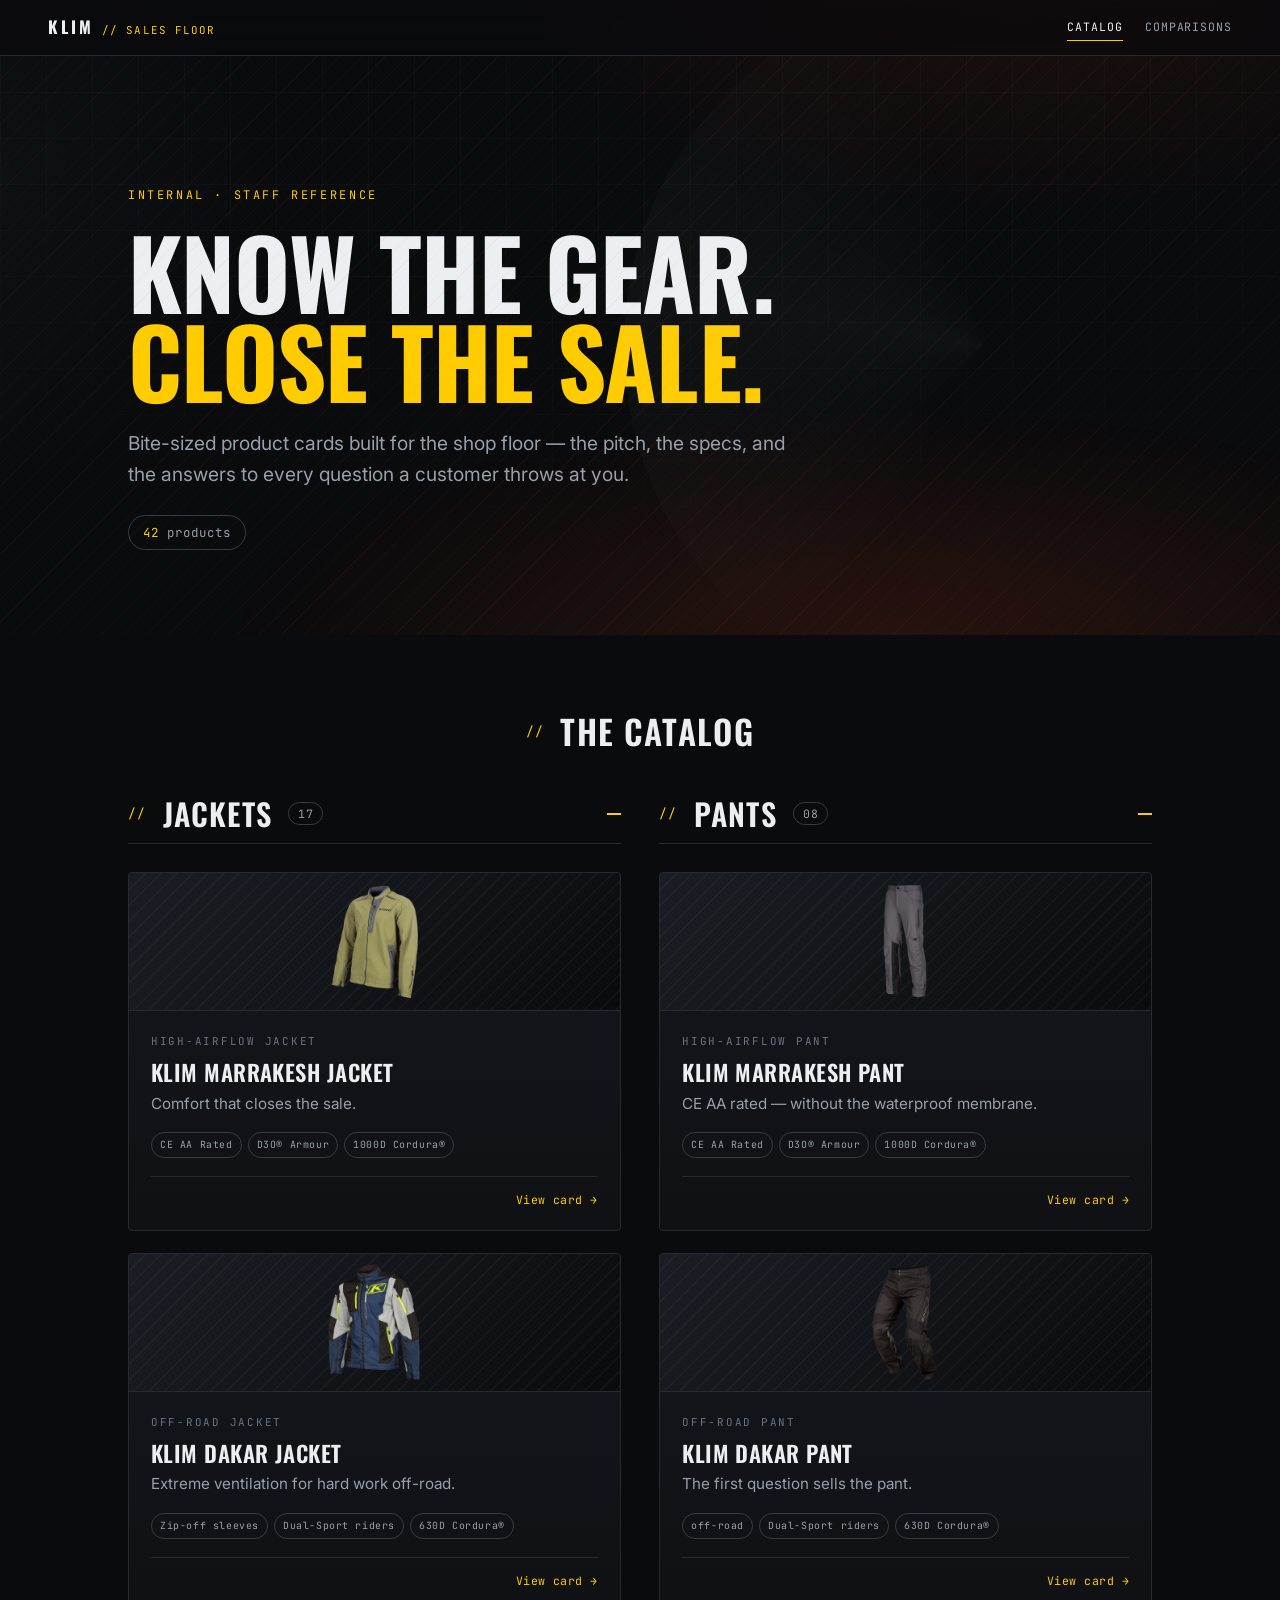
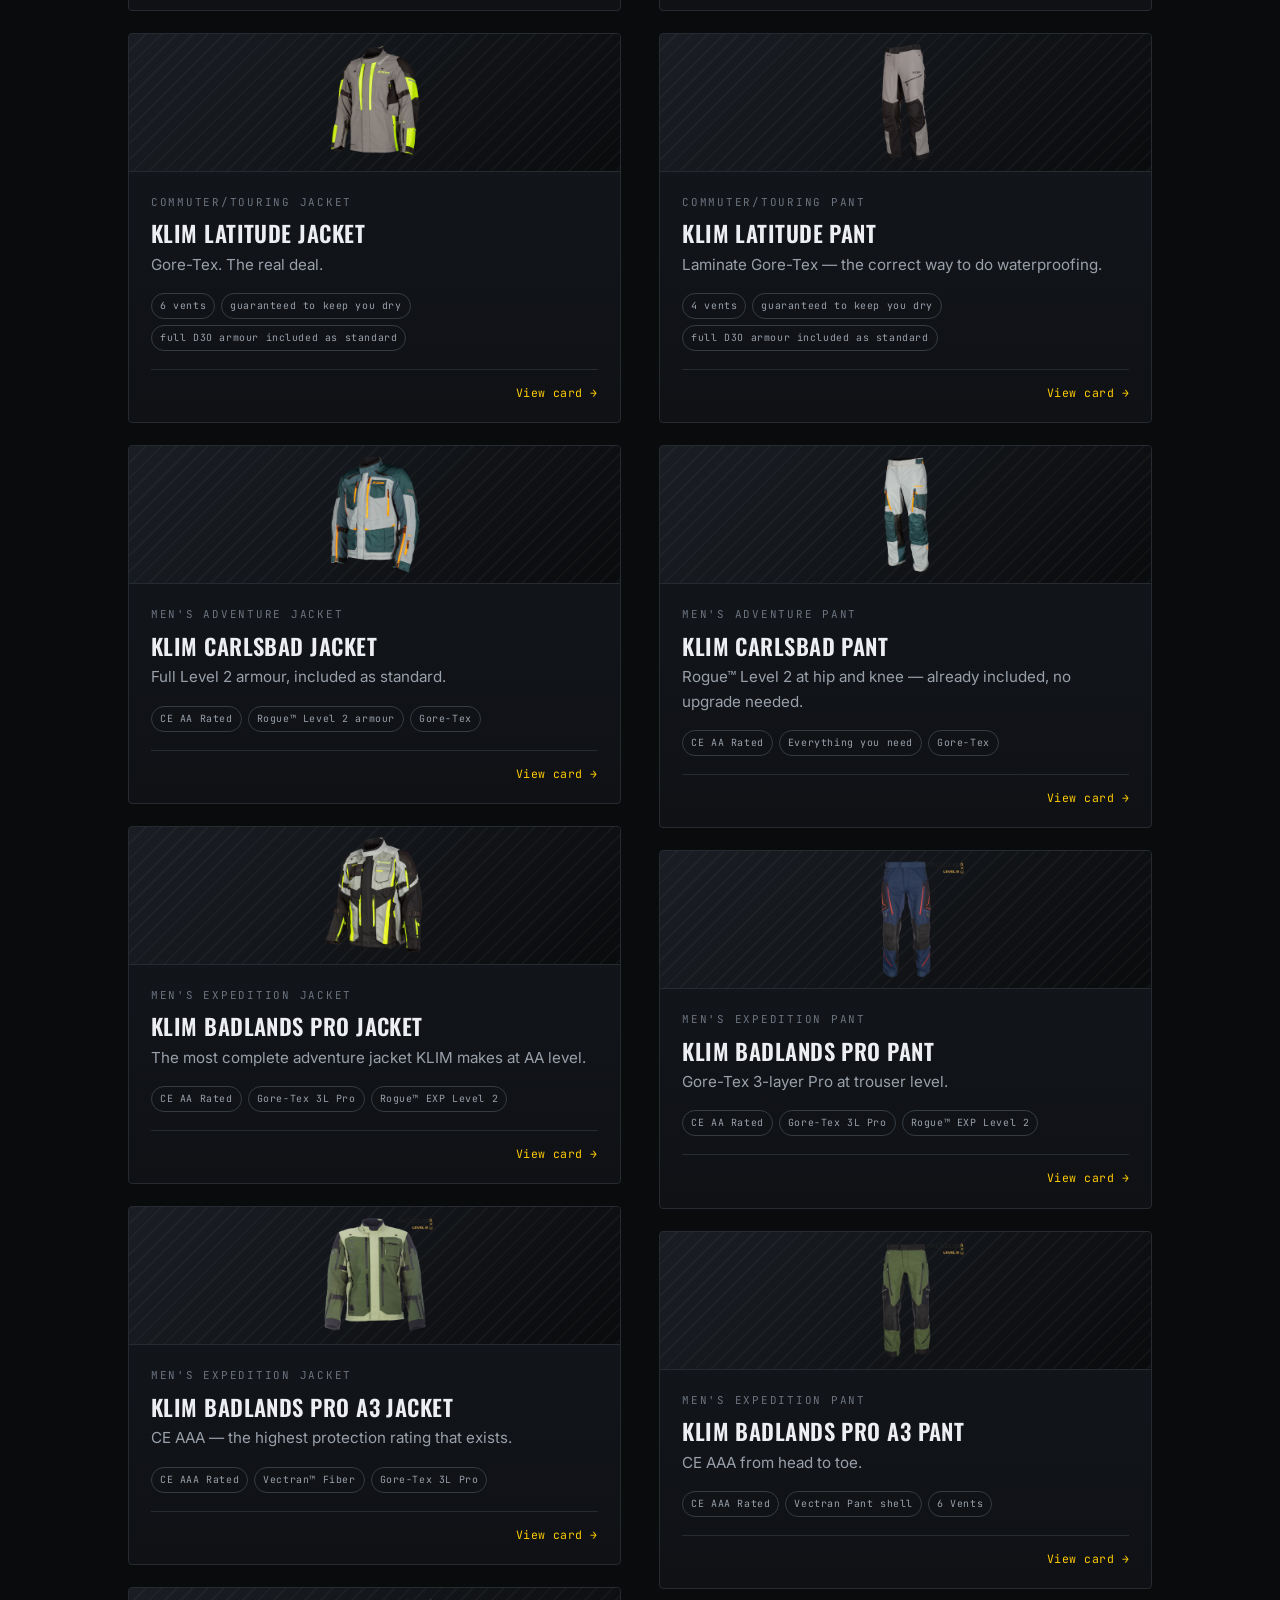
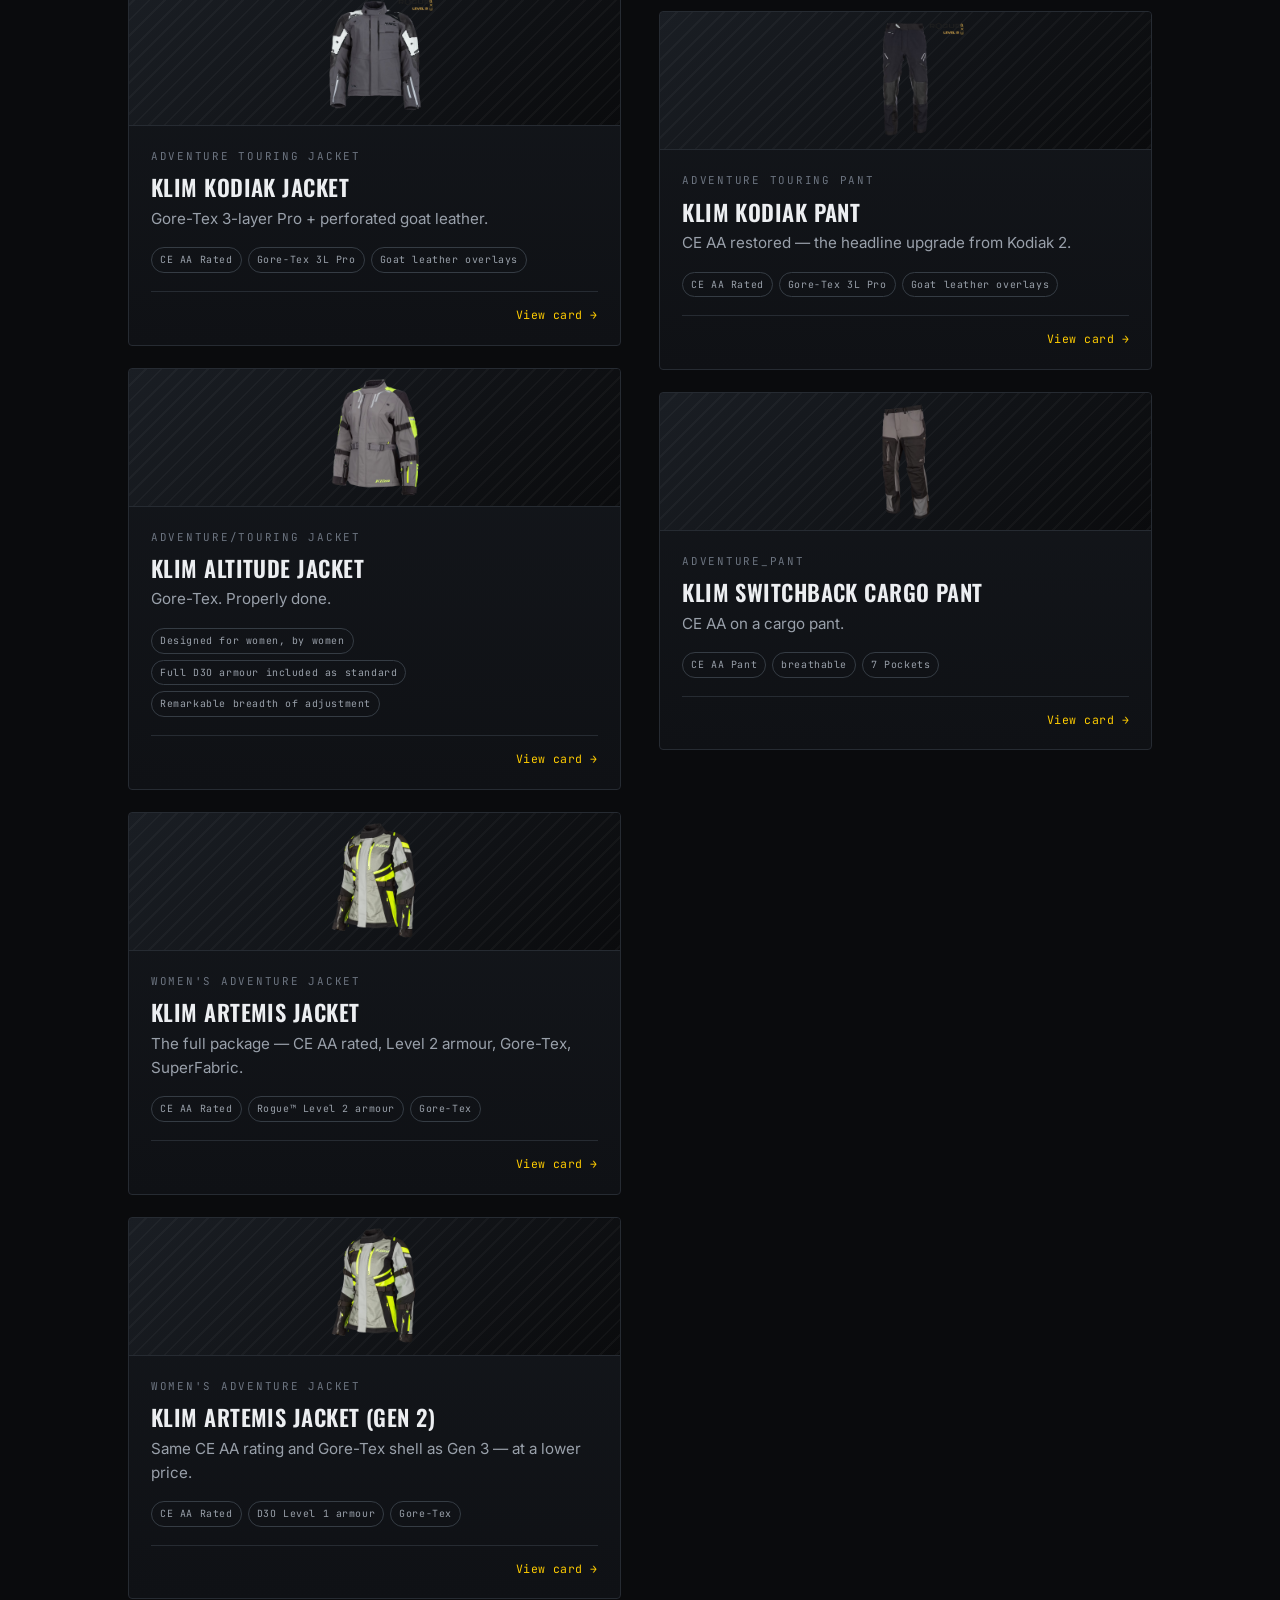
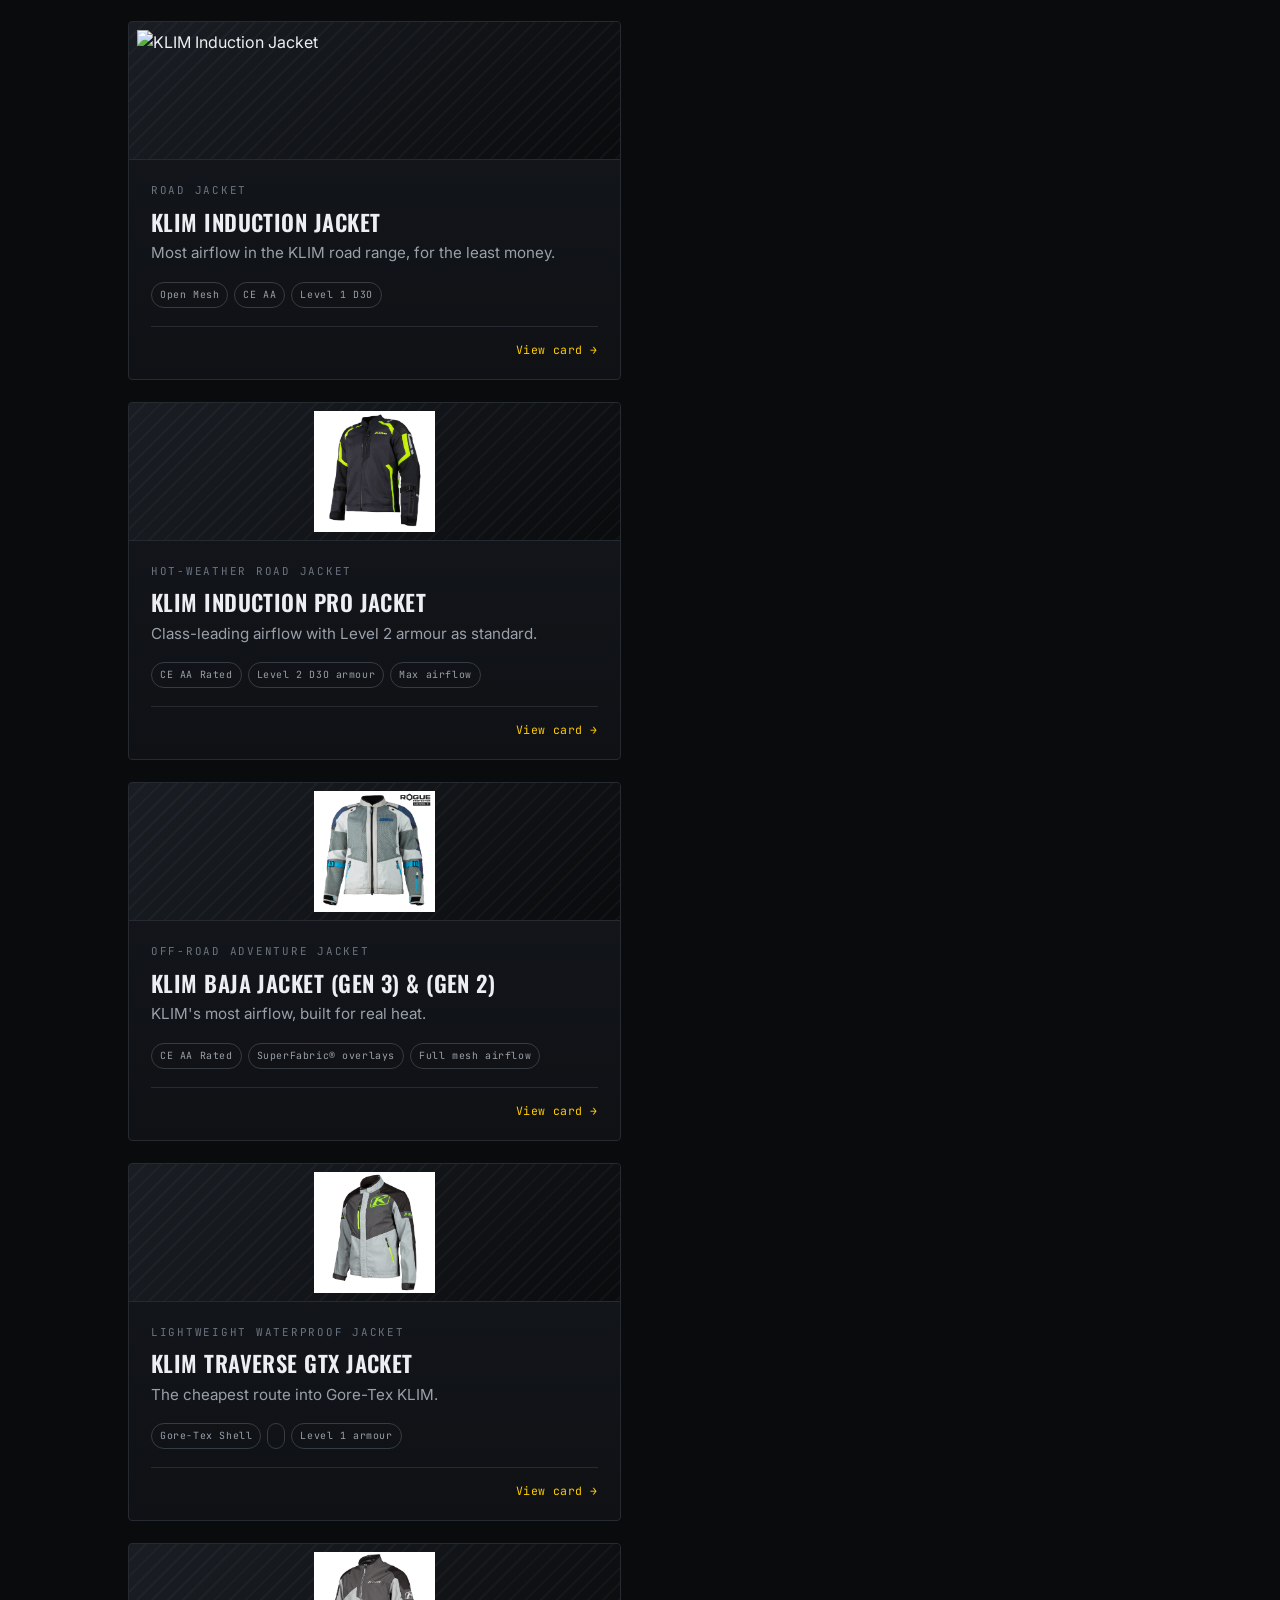
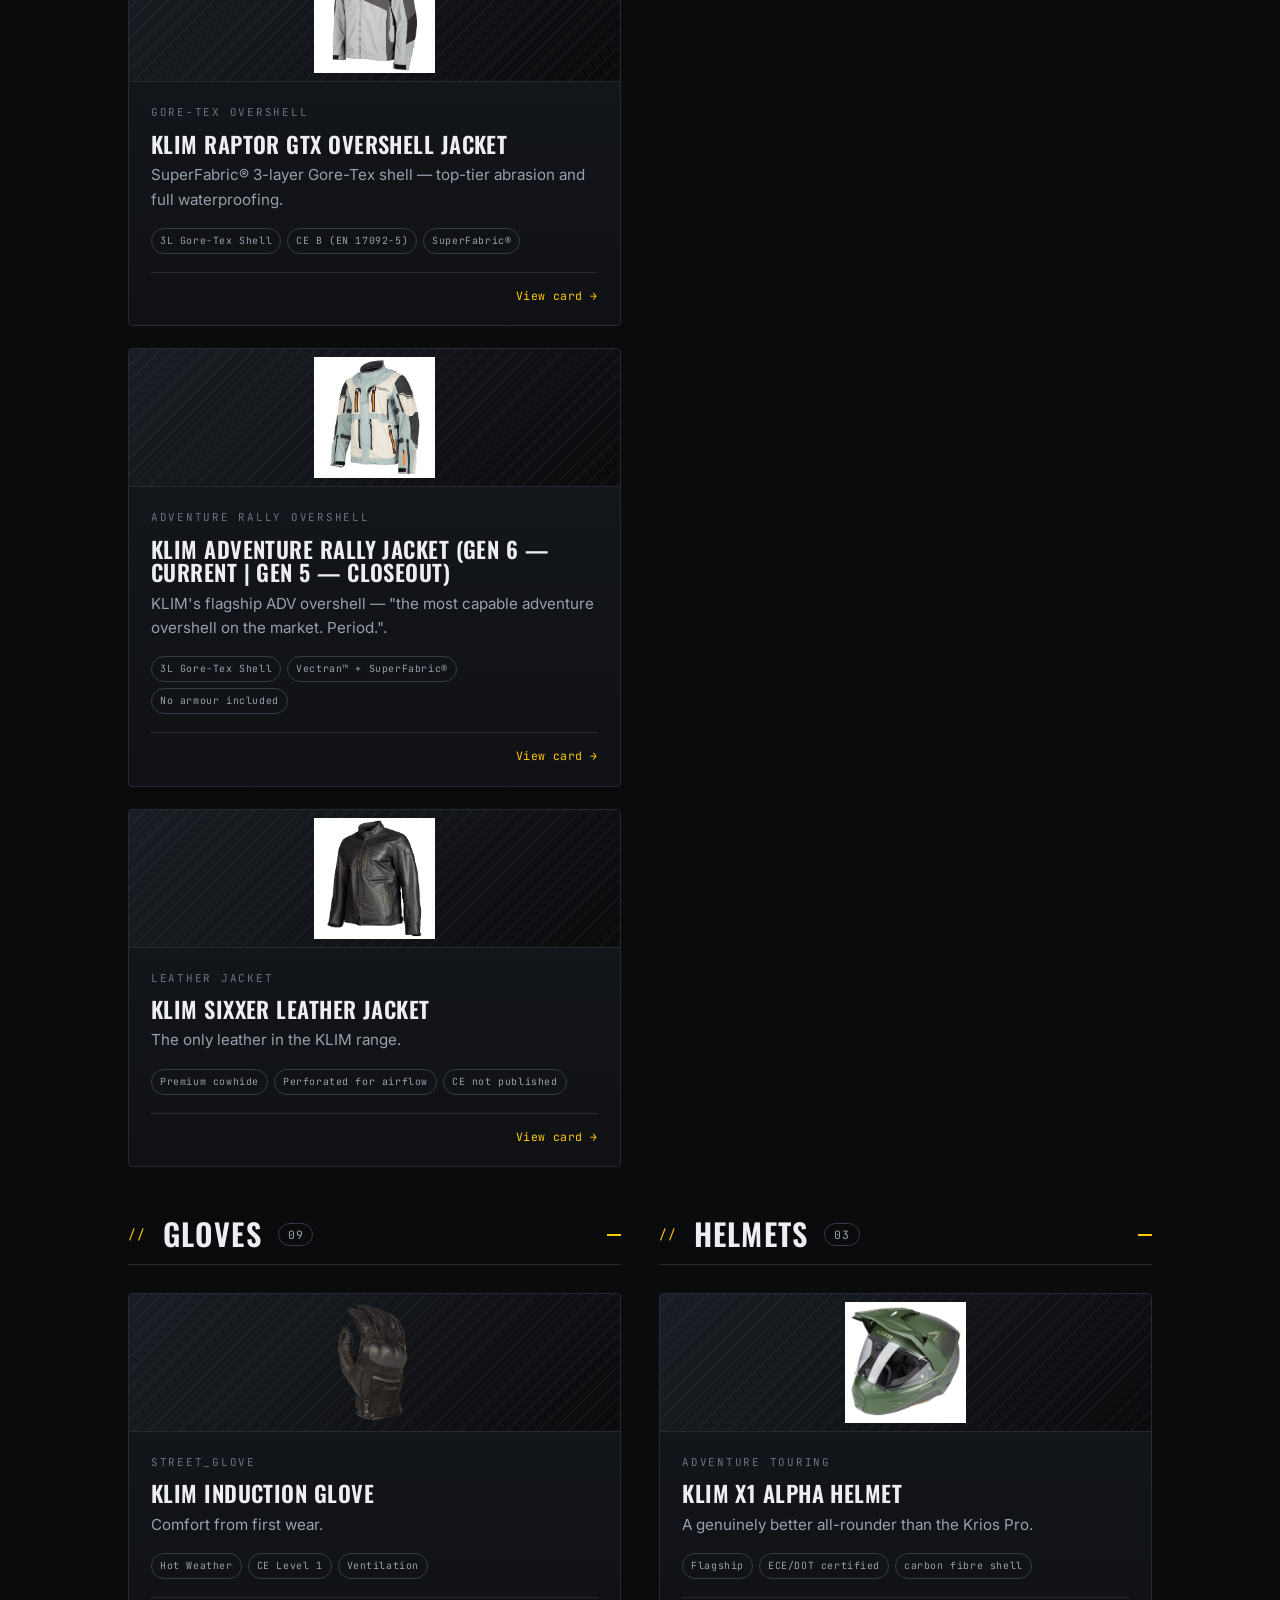
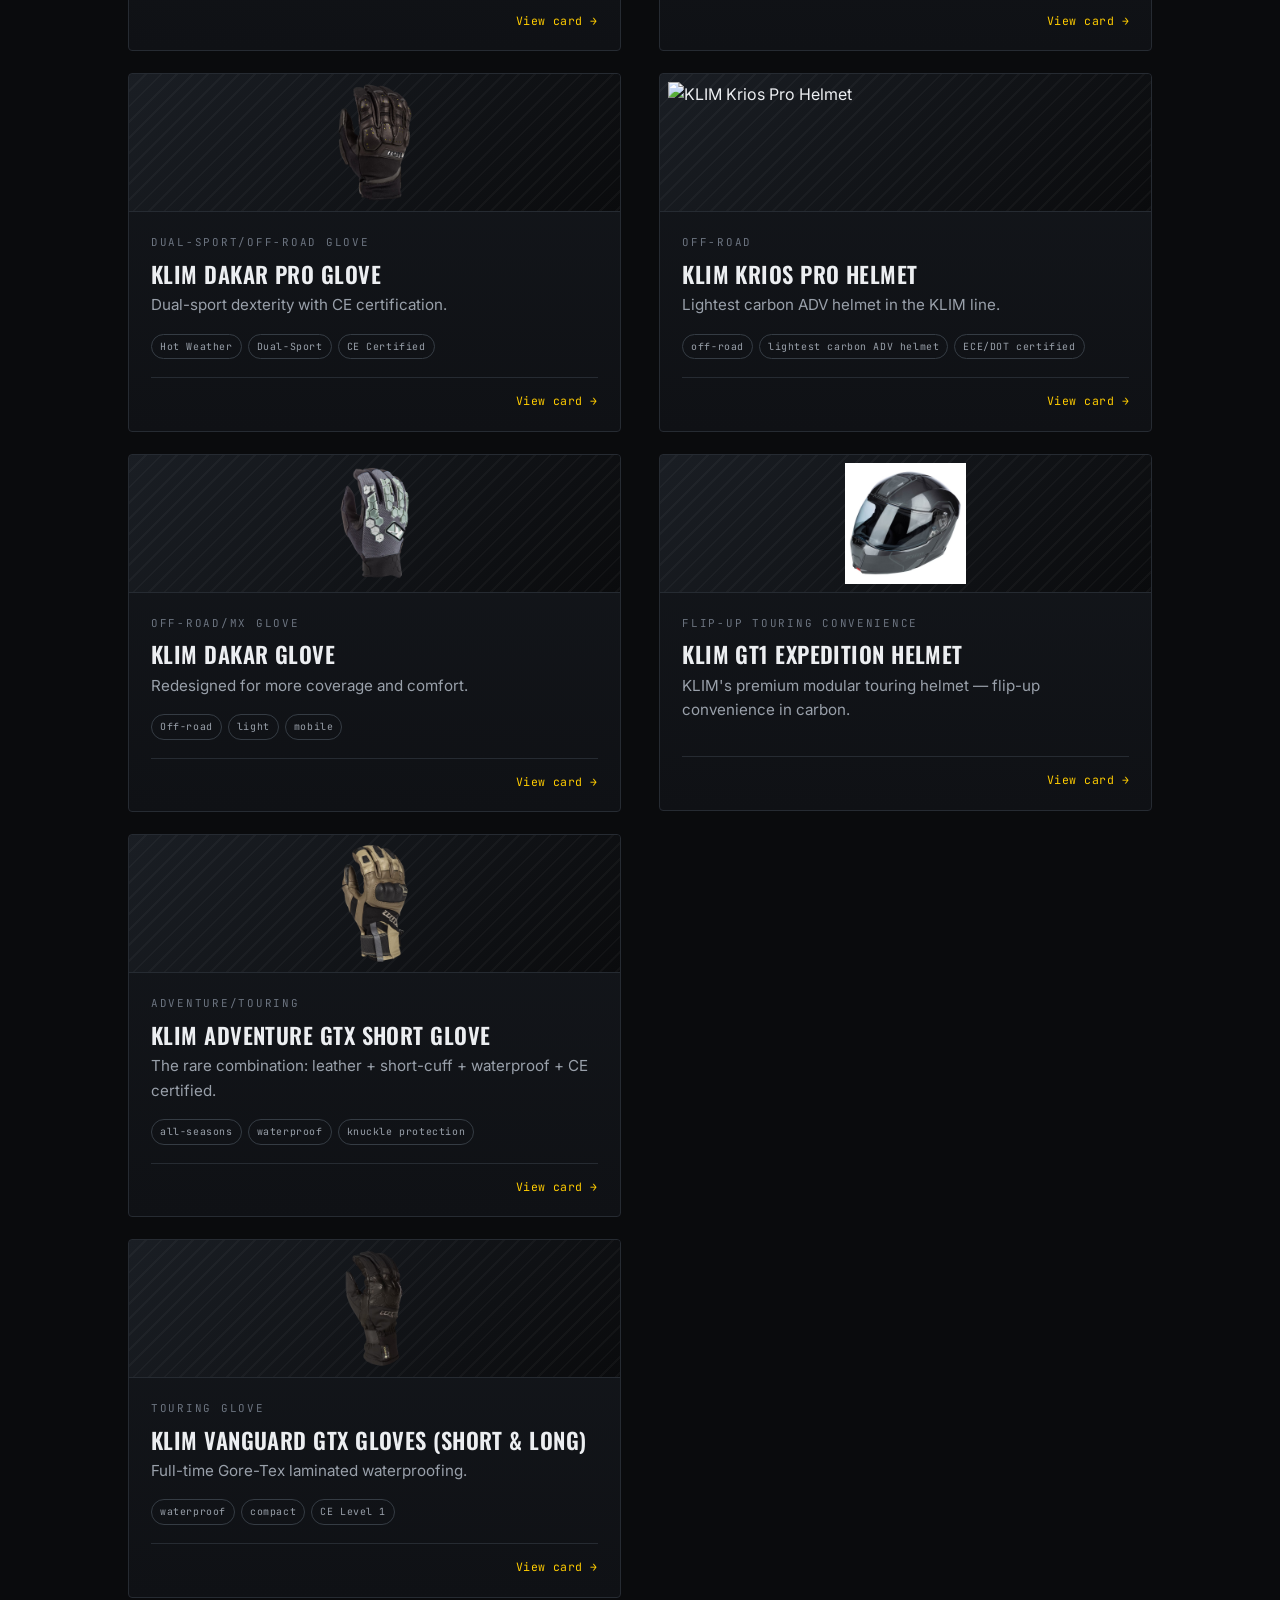
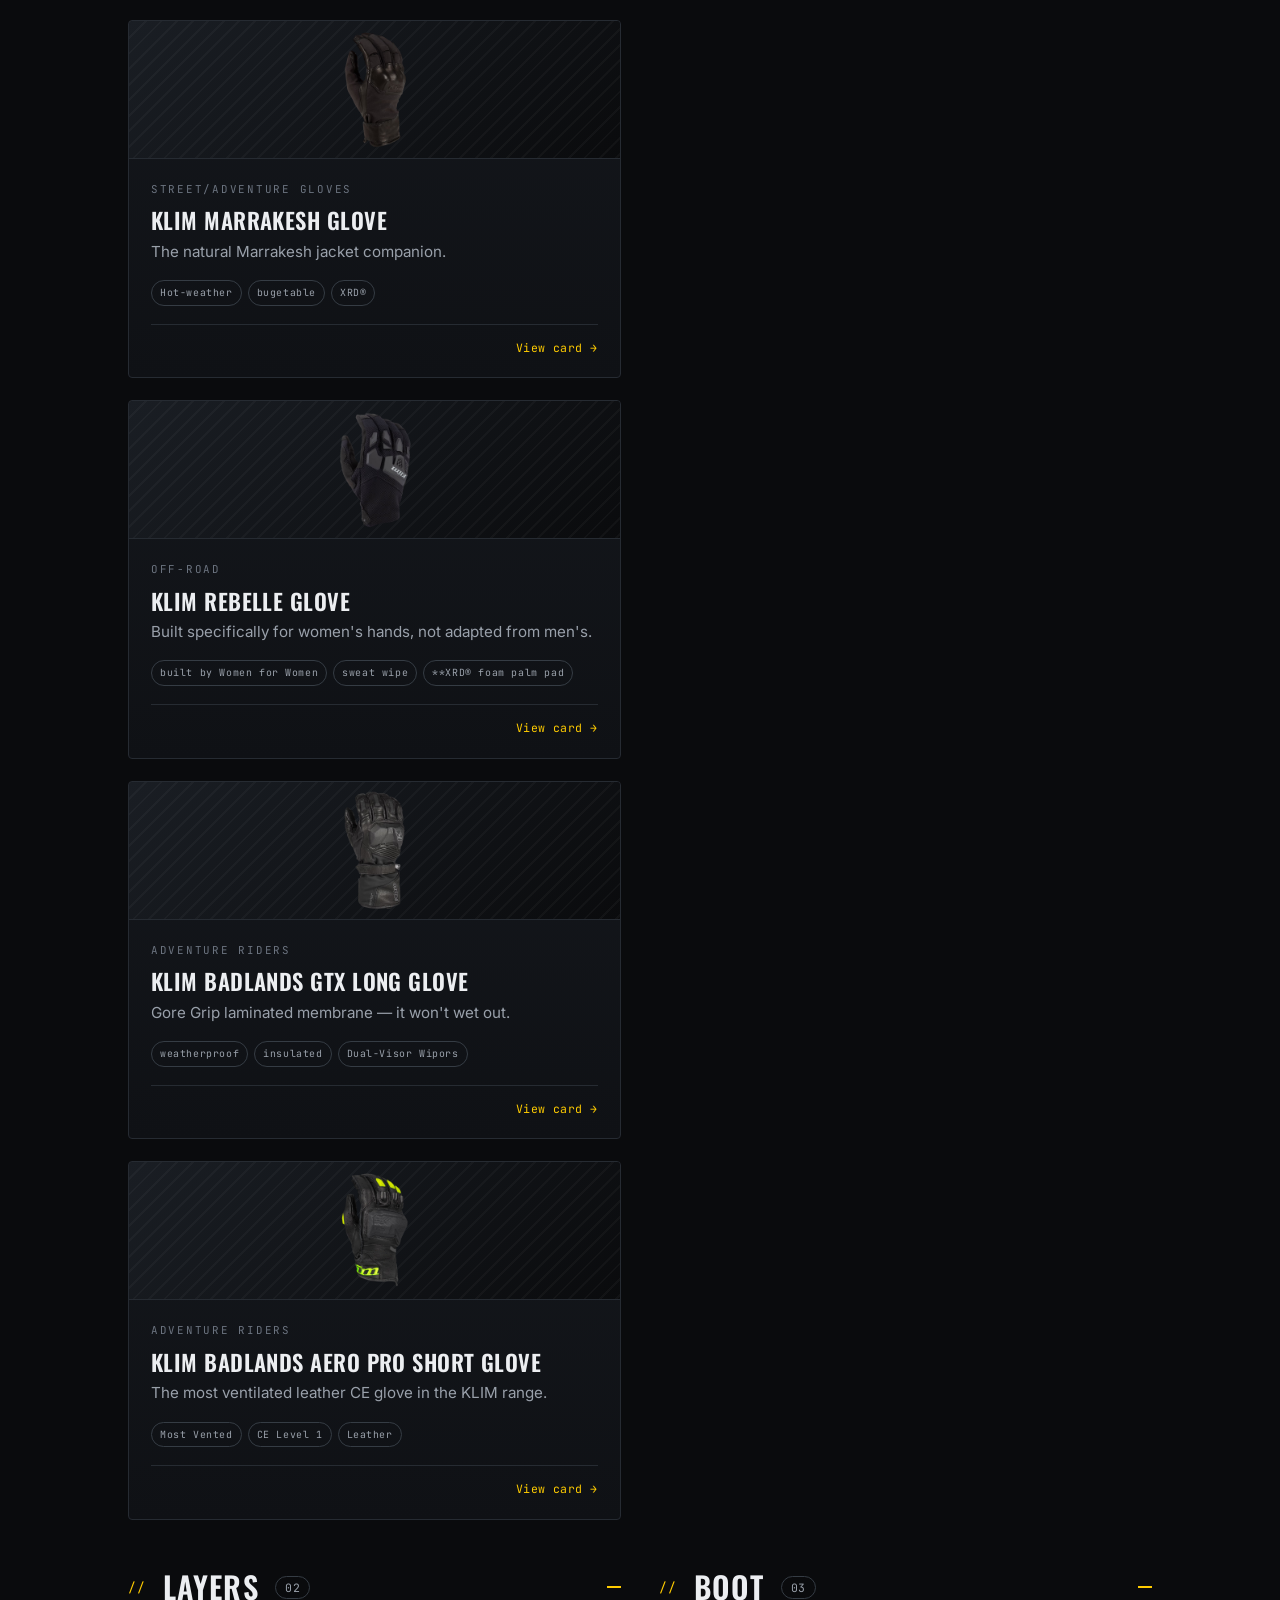
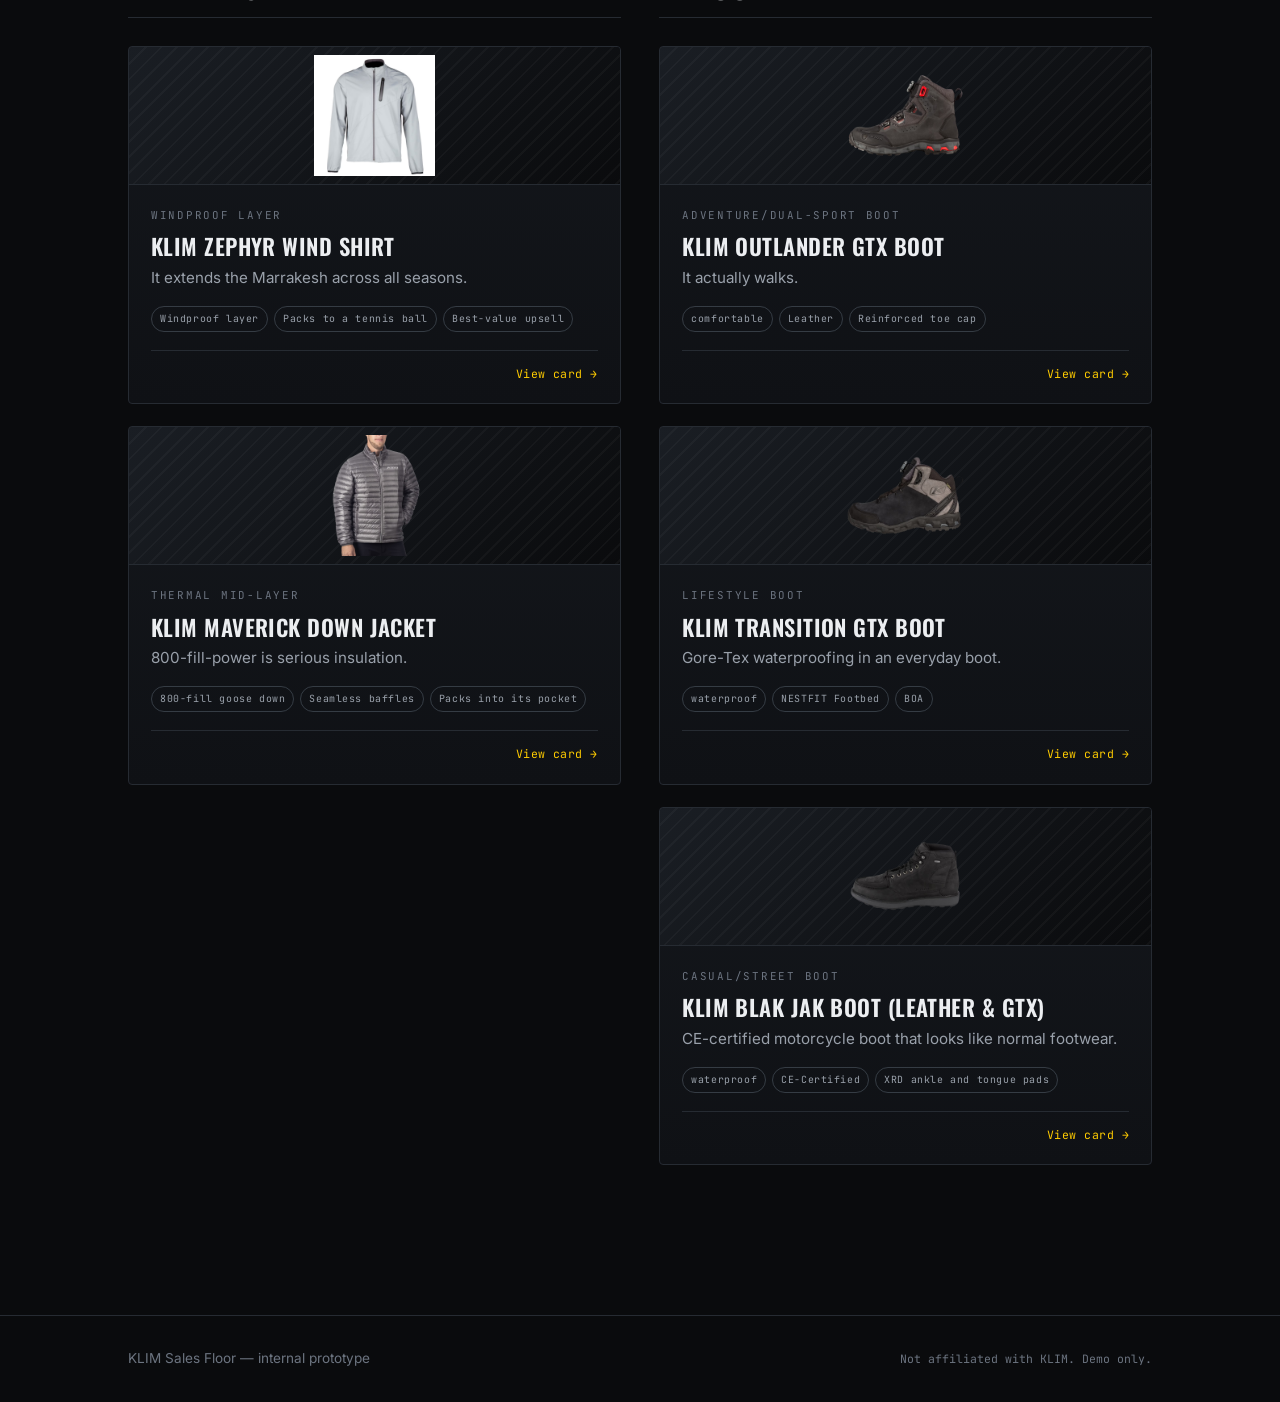
==== index.html @ 867d5377 "Add index.html homepage" ====
<!DOCTYPE html>
<html lang="en">
<head>
  <meta charset="utf-8" />
  <meta name="viewport" content="width=device-width, initial-scale=1" />
  <title>KLIM Sales Floor — Product Cards</title>
  <meta name="description" content="Quick-learn product cards for the shop floor." />
  <link rel="preconnect" href="https://fonts.googleapis.com" />
  <link rel="preconnect" href="https://fonts.gstatic.com" crossorigin />
  <link href="https://fonts.googleapis.com/css2?family=Oswald:wght@500;600;700&family=Inter:wght@400;500;600&family=JetBrains+Mono:wght@500&display=swap" rel="stylesheet" />
  <link rel="stylesheet" href="assets/css/styles.css" />
</head>
<body class="page-index">
  <header class="topbar">
    <a class="brand" href="index_multifile.html">
      <span class="brand-mark">KLIM</span>
      <span class="brand-sub">// SALES FLOOR</span>
    </a>
    <nav class="topbar-nav" aria-label="Primary">
      <a class="topbar-link active" href="index_multifile.html" aria-current="page">Catalog</a>
      <a class="topbar-link" href="comparisons.html">Comparisons</a>
    </nav>
  </header>

  <main>
    <section class="index-hero">
      <div class="hero-grid-bg" aria-hidden="true"></div>
      <div class="container index-hero-inner">
        <div class="eyebrow">Internal · Staff reference</div>
        <h1 class="index-title">Know the gear.<br /><span class="accent-text">Close the sale.</span></h1>
        <p class="index-lede">Bite-sized product cards built for the shop floor — the pitch, the specs,
          and the answers to every question a customer throws at you.</p>
        <div class="index-meta">
          <span class="count-badge"><span id="catCount">00</span> products</span>
        </div>
      </div>
    </section>

    <section class="catalog-wrap">
      <div class="container">
        <header class="section-head section-head--center">
          <span class="section-idx">//</span>
          <h2 class="section-title">The catalog</h2>
          <span class="section-rule"></span>
        </header>
        <div id="catalog" class="catalog-grid"></div>
      </div>
    </section>
  </main>

  <footer class="footer">
    <div class="container footer-inner">
      <span>KLIM Sales Floor — internal prototype</span>
      <span class="footer-mono">Not affiliated with KLIM. Demo only.</span>
    </div>
  </footer>

  <!-- Parser + index renderer -->
  <script src="assets/js/parser.js"></script>
  <!-- PRODUCTS: add one line per product file -->
  <script src="products/marrakesh.js"></script>
  <script src="products/Dakar_Jacket.js"></script>
  <script src="products/Latitude_Jacket.js"></script>
  <script src="products/Carlsbad_Jacket.js"></script>
  <script src="products/Badlands_Pro_Jacket.js"></script>
  <script src="products/Badlands_Pro_A3_Jacket.js"></script>
  <script src="products/Kodiak_Jacket.js"></script>
  <script src="products/Altitude_Jacket.js"></script>
  <script src="products/Artemis_Jacket.js"></script>
  <script src="products/Artemis_Jacket_Gen2.js"></script>
  <script src="products/Zephyr_Wind_Shirt.js"></script>
  <script src="products/Maverick_Down_Jacket.js"></script>
  <script src="products/Marrakesh_Pant.js"></script>
  <script src="products/Dakar_Pant.js"></script>
  <script src="products/Latitude_Pant.js"></script>  
  <script src="products/Carlsbad_Pant.js"></script>
  <script src="products/Badlands_Pro_Pant.js"></script>
  <script src="products/Badlands_Pro_A3_Pant.js"></script>
  <script src="products/Kodiak_Pant.js"></script>
  <script src="products/SwitchBack_Cargo_Pant.js"></script>
  <script src="products/Induction_Glove.js"></script>
  <script src="products/Dakar_Pro_Glove.js"></script>
  <script src="products/Dakar_Glove.js"></script>
  <script src="products/Adventure_GTX_Glove.js"></script>
  <script src="products/Vanguard_Glove.js"></script>
  <script src="products/Marrakesh_Glove.js"></script>
  <script src="products/Rebelle_Glove.js"></script>
  <script src="products/Badlands_GTX_Glove.js"></script>
  <script src="products/Badlands_Aero_Glove.js"></script>
  <script src="products/Outlander_GTX_Boot.js"></script>
  <script src="products/Transition_GTX_Boot.js"></script>
  <script src="products/Blak_Jak_Boot.js"></script>
  <script src="products/Induction_Jacket.js"></script>
  <script src="products/Induction_Pro_Jacket.js"></script>
  <script src="products/Baja_Jacket.js"></script>
  <script src="products/Traverse_GTX_Jacket.js"></script>
  <script src="products/Raptor_GTX_Overshell_Jacket.js"></script>
  <script src="products/Adventure_Rally_Jacket.js"></script>
  <script src="products/Sixxer_Leather_Jacket.js"></script>
  <script src="products/X1-Alpha-Helmet.js"></script>
  <script src="products/Krios_Pro_Helmet.js"></script>
  <script src="products/GT1_Expedition_Helmet.js"></script>

  <!-- /PRODUCTS -->
  <script src="assets/js/render-index.js"></script>
</body>
</html>
---- assets/css/styles.css ----
/* =====================================================================
   KLIM Sales Floor — design system
   Dark, technical, moto/outdoor. One accent + disciplined neutrals.
   ===================================================================== */

:root {
  --bg:        #0a0b0d;
  --bg-2:      #0f1115;
  --panel:     #14171c;
  --panel-2:   #1a1e24;
  --line:      #262b32;
  --line-2:    #353c44;
  --text:      #eceef1;
  --muted:     #99a0aa;
  --muted-2:   #6c7480;
  --accent:    #ffcc00;          /* KLIM yellow, scoped to this page only */
  --accent-2:  #ffd84d;
  --accent-ink:#0a0b0d;

  --display: 'Oswald', 'Arial Narrow', 'Helvetica Neue', Arial, sans-serif;
  --body: 'Inter', -apple-system, BlinkMacSystemFont, 'Segoe UI', Roboto, sans-serif;
  --mono: 'JetBrains Mono', ui-monospace, 'SFMono-Regular', Menlo, Consolas, monospace;

  --maxw: 1120px;
  --r: 4px;
  --ease: cubic-bezier(.22, .61, .36, 1);
}

* { box-sizing: border-box; }

html { scroll-behavior: smooth; scroll-padding-top: 84px; }

body {
  margin: 0;
  background: var(--bg);
  color: var(--text);
  font-family: var(--body);
  font-size: 16px;
  line-height: 1.6;
  -webkit-font-smoothing: antialiased;
  text-rendering: optimizeLegibility;
  overflow-x: hidden;
}

/* subtle technical backdrop */
body::before {
  content: "";
  position: fixed; inset: 0;
  z-index: -2;
  background:
    radial-gradient(900px 500px at 80% -10%, rgba(255,77,28,.10), transparent 60%),
    radial-gradient(700px 600px at -10% 20%, rgba(60,80,110,.10), transparent 55%),
    var(--bg);
}
body::after {
  content: "";
  position: fixed; inset: 0;
  z-index: -1;
  background-image:
    linear-gradient(rgba(255,255,255,.022) 1px, transparent 1px),
    linear-gradient(90deg, rgba(255,255,255,.022) 1px, transparent 1px);
  background-size: 46px 46px;
  mask-image: radial-gradient(ellipse 120% 80% at 50% 0%, #000 35%, transparent 90%);
}

a { color: inherit; text-decoration: none; }

.container { width: 100%; max-width: var(--maxw); margin: 0 auto; padding: 0 clamp(20px, 5vw, 48px); }

code {
  font-family: var(--mono);
  font-size: .85em;
  background: var(--panel-2);
  border: 1px solid var(--line);
  padding: .08em .4em;
  border-radius: 3px;
}

/* ---------- top bar ---------------------------------------------------- */
.topbar {
  position: sticky; top: 0; z-index: 40;
  display: flex; align-items: center; justify-content: space-between;
  padding: 14px clamp(20px, 5vw, 48px);
  background: rgba(10,11,13,.72);
  backdrop-filter: blur(12px) saturate(140%);
  border-bottom: 1px solid var(--line);
}
.brand { display: flex; align-items: baseline; gap: 8px; }
.brand-mark {
  font-family: var(--display); font-weight: 700; letter-spacing: .18em;
  font-size: 1.05rem; text-transform: uppercase;
}
.brand-sub { font-family: var(--mono); font-size: .68rem; color: var(--accent); letter-spacing: .1em; }
.topbar-tag, .back-link { font-family: var(--mono); font-size: .72rem; color: var(--muted); letter-spacing: .04em; }
.back-link { transition: color .2s var(--ease); }
.back-link:hover { color: var(--accent); }

/* scroll progress */
.progress {
  position: fixed; top: 0; left: 0; right: 0; height: 2px; z-index: 50;
  background: var(--accent);
  transform: scaleX(0); transform-origin: 0 50%;
  will-change: transform;
}

/* ---------- shared section heading ------------------------------------ */
.section-head {
  display: flex; align-items: center; gap: 16px;
  margin: 0 0 36px;
}
.section-head--center { justify-content: center; text-align: center; }
.section-idx { font-family: var(--mono); font-size: .8rem; color: var(--accent); letter-spacing: .1em; }
.section-title {
  font-family: var(--display); font-weight: 600; text-transform: uppercase;
  letter-spacing: .04em; font-size: clamp(1.4rem, 3.4vw, 2.1rem);
  margin: 0; line-height: 1;
}
.section-rule { flex: 1; height: 1px; background: linear-gradient(90deg, var(--line-2), transparent); }
.section-head--center .section-rule { display: none; }

.panel-body p { color: var(--muted); margin: 0 0 1rem; }
.panel-body p:last-child { margin-bottom: 0; }
.lede { font-size: clamp(1.05rem, 2.4vw, 1.4rem); line-height: 1.5; color: var(--text) !important; max-width: 60ch; }

.md-list { margin: 0; padding-left: 1.1rem; color: var(--muted); }
.md-list li { margin: .4rem 0; }

/* =====================================================================
   INDEX PAGE
   ===================================================================== */
.index-hero { position: relative; padding: clamp(64px, 12vw, 130px) 0 clamp(48px, 8vw, 90px); overflow: hidden; }
.eyebrow { font-family: var(--mono); font-size: .74rem; letter-spacing: .22em; text-transform: uppercase; color: var(--accent); margin-bottom: 22px; }
.index-title {
  font-family: var(--display); font-weight: 700; text-transform: uppercase;
  font-size: clamp(2.6rem, 9vw, 6rem); line-height: .92; letter-spacing: -.01em;
  margin: 0 0 24px;
}
.accent-text { color: var(--accent); }
.index-lede { max-width: 56ch; color: var(--muted); font-size: clamp(1rem, 2.2vw, 1.2rem); }
.index-meta { margin-top: 30px; }
.count-badge {
  font-family: var(--mono); font-size: .78rem; letter-spacing: .08em;
  border: 1px solid var(--line-2); padding: 8px 14px; border-radius: 100px; color: var(--muted);
}
.count-badge span { color: var(--accent); }

.catalog-wrap { padding: clamp(40px, 7vw, 80px) 0 clamp(60px, 9vw, 110px); }
.catalog-grid {
  display: grid; gap: 22px;
  grid-template-columns: repeat(auto-fill, minmax(300px, 1fr));
}

/* collapsible catalog groups (Jackets / Pants / Gloves / Layers …) laid out
   as horizontal columns side-by-side rather than stacked rows */
#catalog {
  display: grid;
  grid-template-columns: repeat(auto-fit, minmax(320px, 1fr));
  align-items: start;
  gap: clamp(24px, 3vw, 44px);
}
.cat-group { margin-bottom: 0; }
.cat-group:last-child { margin-bottom: 0; }
/* within a horizontal column, cards stack vertically */
.cat-group .catalog-grid { grid-template-columns: 1fr; }
.cat-group-head {
  width: 100%; cursor: pointer; background: none; border: none; color: inherit;
  display: flex; align-items: center; gap: 16px;
  padding: 14px 0; margin-bottom: 28px;
  border-bottom: 1px solid var(--line);
  transition: border-color .25s var(--ease);
}
.cat-group-head:hover { border-bottom-color: var(--line-2); }
.cat-group-idx { font-family: var(--mono); font-size: .8rem; color: var(--accent); letter-spacing: .1em; }
.cat-group-title {
  font-family: var(--display); font-weight: 600; text-transform: uppercase;
  letter-spacing: .04em; font-size: clamp(1.3rem, 3vw, 1.9rem); line-height: 1; margin: 0;
}
.cat-group-count {
  font-family: var(--mono); font-size: .72rem; letter-spacing: .06em;
  color: var(--muted); border: 1px solid var(--line-2); border-radius: 100px; padding: 3px 9px;
}
.cat-group-ico {
  margin-left: auto; position: relative; width: 14px; height: 14px; flex: none;
}
.cat-group-ico::before, .cat-group-ico::after {
  content: ""; position: absolute; background: var(--accent);
  top: 50%; left: 50%; transform: translate(-50%, -50%);
}
.cat-group-ico::before { width: 14px; height: 2px; }                 /* horizontal bar */
.cat-group-ico::after  { width: 2px; height: 14px; transition: transform .3s var(--ease); } /* vertical bar */
.cat-group:not(.collapsed) .cat-group-ico::after { transform: translate(-50%, -50%) scaleY(0); } /* open = minus */

/* fold animation via grid-template-rows (handles variable card-grid height) */
.cat-group-body { display: grid; grid-template-rows: 1fr; transition: grid-template-rows .4s var(--ease); }
.cat-group.collapsed .cat-group-body { grid-template-rows: 0fr; }
.cat-group-inner { overflow: hidden; min-height: 0; }
.cat-group.collapsed .cat-group-head { margin-bottom: 0; }

.card {
  position: relative; display: flex; flex-direction: column;
  background: linear-gradient(180deg, var(--panel), var(--bg-2));
  border: 1px solid var(--line); border-radius: var(--r);
  overflow: hidden;
  transition: transform .35s var(--ease), border-color .35s var(--ease), box-shadow .35s var(--ease);
}
.card::before {
  content: ""; position: absolute; left: 0; top: 0; bottom: 0; width: 3px;
  background: var(--card-accent, var(--accent));
  transform: scaleY(0); transform-origin: 0 0; transition: transform .35s var(--ease);
}
.card:hover { transform: translateY(-6px); border-color: var(--line-2); box-shadow: 0 24px 50px -28px rgba(0,0,0,.8); }
.card:hover::before { transform: scaleY(1); }

.card-visual {
  height: 138px; position: relative;
  background:
    repeating-linear-gradient(135deg, rgba(255,255,255,.03) 0 2px, transparent 2px 11px),
    linear-gradient(135deg, var(--panel-2), var(--bg));
  border-bottom: 1px solid var(--line);
  display: flex; align-items: center; justify-content: center;
}
.card-mono {
  font-family: var(--display); font-weight: 700; font-size: 3.4rem;
  letter-spacing: .04em; color: transparent;
  -webkit-text-stroke: 1.5px var(--line-2);
  text-stroke: 1.5px var(--line-2);
  transition: -webkit-text-stroke-color .35s var(--ease);
}
.card:hover .card-mono { -webkit-text-stroke-color: var(--card-accent, var(--accent)); }

.card-img {
  width: 100%; height: 100%;
  object-fit: contain;            /* use cover instead if you want it to fill edge-to-edge */
  padding: 8px;
  transition: transform .35s var(--ease);
}
.card:hover .card-img { transform: scale(1.04); }

.card-body { padding: 22px 22px 20px; display: flex; flex-direction: column; flex: 1; }
.card-cat, .hero-cat { font-family: var(--mono); font-size: .68rem; letter-spacing: .16em; text-transform: uppercase; color: var(--muted-2); margin-bottom: 10px; }
.card-title { font-family: var(--display); font-weight: 600; text-transform: uppercase; letter-spacing: .02em; font-size: 1.4rem; margin: 0 0 8px; line-height: 1.05; }
.card-hook { color: var(--muted); margin: 0 0 16px; font-size: .95rem; }
.card-chips { display: flex; flex-wrap: wrap; gap: 6px; margin-bottom: 18px; }
.card-foot { margin-top: auto; display: flex; align-items: center; justify-content: space-between; padding-top: 14px; border-top: 1px solid var(--line); }
.card-price { font-family: var(--display); font-weight: 600; font-size: 1.15rem; }
.card-go { font-family: var(--mono); font-size: .72rem; color: var(--accent); letter-spacing: .04em; }

/* chips */
.chip {
  font-family: var(--mono); font-size: .68rem; letter-spacing: .06em;
  border: 1px solid var(--line-2); color: var(--muted);
  padding: 5px 10px; border-radius: 100px; white-space: nowrap;
}
.chip--sm { font-size: .62rem; padding: 4px 8px; }

/* =====================================================================
   PRODUCT PAGE
   ===================================================================== */
/* hero */
.hero { position: relative; min-height: min(92vh, 760px); display: flex; align-items: flex-end; overflow: hidden; padding-bottom: clamp(40px, 7vw, 72px); }
.hero-grid-bg {
  position: absolute; inset: 0; z-index: 0;
  background:
    repeating-linear-gradient(135deg, rgba(255,77,28,.05) 0 1px, transparent 1px 16px),
    radial-gradient(80% 60% at 70% 100%, rgba(255,77,28,.12), transparent 65%);
}
.hero-grid-bg::after {
  content: ""; position: absolute; right: -5%; top: 50%; transform: translateY(-50%) rotate(8deg);
  width: 60vw; height: 60vw; max-width: 720px; max-height: 720px;
  background: conic-gradient(from 200deg, transparent, rgba(255,255,255,.03), transparent 40%);
  border-radius: 50%;
}
.hero-inner { position: relative; z-index: 1; width: 100%; }
.hero-cat { margin-bottom: 18px; }
.hero-title {
  font-family: var(--display); font-weight: 700; text-transform: uppercase;
  font-size: clamp(2.8rem, 11vw, 7.5rem); line-height: .9; letter-spacing: -.005em;
  margin: 0 0 20px; max-width: 16ch;
}
.hero-hook {
  font-size: clamp(1.15rem, 3vw, 1.9rem); line-height: 1.35; color: var(--text);
  max-width: 30ch; margin: 0 0 26px; font-weight: 500;
}
.hero-hook strong { color: var(--accent); font-weight: 600; }
.hero-chips { display: flex; flex-wrap: wrap; gap: 8px; margin-bottom: 26px; }
.hero-meta { display: flex; align-items: baseline; gap: 12px; }
.hero-price-label { font-family: var(--mono); font-size: .72rem; letter-spacing: .14em; text-transform: uppercase; color: var(--muted-2); }
.hero-price { font-family: var(--display); font-weight: 700; font-size: clamp(1.6rem, 4vw, 2.4rem); color: var(--accent); }

.hero-cue {
  position: absolute; left: clamp(20px, 5vw, 48px); bottom: 22px; z-index: 1;
  display: flex; flex-direction: column; align-items: center; gap: 10px;
  font-family: var(--mono); font-size: .64rem; letter-spacing: .2em; text-transform: uppercase; color: var(--muted-2);
}
.hero-cue-line { width: 1px; height: 40px; background: linear-gradient(var(--accent), transparent); animation: cue 2s var(--ease) infinite; }
@keyframes cue { 0%,100% { opacity: .35; transform: scaleY(.6); } 50% { opacity: 1; transform: scaleY(1); } }

/* side dot nav */
.section-nav {
  position: fixed; right: 26px; top: 50%; transform: translateY(-50%); z-index: 30;
  display: flex; flex-direction: column; gap: 16px;
}
.dot { display: flex; align-items: center; gap: 12px; flex-direction: row-reverse; }
.dot-mark { width: 9px; height: 9px; border: 1px solid var(--line-2); border-radius: 50%; transition: all .3s var(--ease); }
.dot-label {
  font-family: var(--mono); font-size: .66rem; letter-spacing: .04em; color: var(--muted-2);
  opacity: 0; transform: translateX(6px); transition: all .3s var(--ease); white-space: nowrap; pointer-events: none;
}
.dot:hover .dot-label { opacity: 1; transform: translateX(0); }
.dot:hover .dot-mark { border-color: var(--accent); }
.dot.active .dot-mark { background: var(--accent); border-color: var(--accent); box-shadow: 0 0 0 4px rgba(255,77,28,.15); }
.dot.active .dot-label { opacity: 1; transform: translateX(0); color: var(--text); }

/* sections */
.section { padding: clamp(56px, 9vw, 104px) 0; border-top: 1px solid var(--line); position: relative; }
.section[data-type="intro"] { border-top: none; }

/* feature (selling) band — most prominent */
.section--feature {
  background:
    linear-gradient(180deg, rgba(255,77,28,.06), transparent 30%),
    var(--bg-2);
  border-top: 1px solid var(--line-2);
  border-bottom: 1px solid var(--line-2);
}
.section--feature .section-title { font-size: clamp(1.7rem, 4.6vw, 2.8rem); }
.section--feature .section-idx { font-size: 1rem; }

.sell-grid { display: grid; gap: 16px; grid-template-columns: repeat(auto-fit, minmax(280px, 1fr)); }
.sell-card {
  position: relative; padding: 30px 26px 28px;
  background: linear-gradient(180deg, var(--panel), var(--bg-2));
  border: 1px solid var(--line); border-radius: var(--r);
  overflow: hidden;
  transition: transform .35s var(--ease), border-color .35s var(--ease), box-shadow .35s var(--ease);
}
.sell-card::after {
  content: ""; position: absolute; left: 0; top: 0; height: 3px; width: 100%;
  background: linear-gradient(90deg, var(--accent), transparent);
  transform: scaleX(0); transform-origin: 0 0; transition: transform .4s var(--ease);
}
.sell-card:hover { transform: translateY(-5px); border-color: var(--line-2); box-shadow: 0 26px 50px -30px rgba(0,0,0,.85); }
.sell-card:hover::after { transform: scaleX(1); }
.sell-num {
  font-family: var(--display); font-weight: 700; font-size: 3.2rem; line-height: 1;
  color: transparent; -webkit-text-stroke: 1.4px var(--accent); text-stroke: 1.4px var(--accent);
  margin-bottom: 14px; opacity: .9;
}
.sell-head { font-family: var(--display); font-weight: 600; text-transform: uppercase; letter-spacing: .01em; font-size: 1.25rem; line-height: 1.1; margin: 0 0 12px; }
.sell-body { color: var(--muted); margin: 0; font-size: .96rem; }
.sell-body strong { color: var(--text); }

/* features spec grid */
.spec-grid { display: grid; gap: 0; grid-template-columns: repeat(auto-fill, minmax(330px, 1fr)); border: 1px solid var(--line); border-radius: var(--r); overflow: hidden; }
.spec { display: grid; grid-template-columns: 150px 1fr; gap: 14px; padding: 16px 20px; border-bottom: 1px solid var(--line); }
.spec:nth-child(odd) { background: rgba(255,255,255,.012); }
.spec--full { grid-template-columns: 1fr; }
.spec-k { font-family: var(--mono); font-size: .74rem; letter-spacing: .04em; text-transform: uppercase; color: var(--accent); padding-top: 2px; }
.spec-v { color: var(--muted); font-size: .95rem; }
.spec-v strong { color: var(--text); }

/* comparison table (new vs old generation) */
.cmp-wrap { border: 1px solid var(--line); border-radius: var(--r); overflow-x: auto; }
.cmp-table { width: 100%; border-collapse: collapse; font-size: .92rem; min-width: 520px; }
.cmp-table th, .cmp-table td { padding: 14px 18px; text-align: left; border-bottom: 1px solid var(--line); vertical-align: top; }
.cmp-table thead th {
  font-family: var(--mono); font-size: .72rem; letter-spacing: .06em; text-transform: uppercase;
  color: var(--accent); background: var(--panel-2); white-space: nowrap;
}
.cmp-table thead th:first-child { color: var(--muted-2); }
.cmp-table tbody tr:last-child td { border-bottom: none; }
.cmp-table tbody tr:nth-child(odd) td { background: rgba(255,255,255,.012); }
.cmp-table td { color: var(--muted); }
.cmp-table td strong { color: var(--text); }
.cmp-rowhead {
  font-family: var(--mono); font-size: .74rem; letter-spacing: .04em; text-transform: uppercase;
  color: var(--text) !important; white-space: nowrap;
}
.cmp-rowhead strong { color: var(--text); }
.panel-body > p { color: var(--muted); }
.panel-body .cmp-wrap + p { margin-top: 1.2rem; }

/* audience */
.aud-list { list-style: none; margin: 0; padding: 0; display: grid; gap: 14px; max-width: 70ch; }
.aud-item { display: flex; gap: 14px; align-items: flex-start; font-size: 1.05rem; color: var(--muted); }
.aud-item strong { color: var(--text); }
.aud-mark { color: var(--accent); font-weight: 700; line-height: 1.5; }

/* price */
.price-grid { display: grid; gap: 16px; grid-template-columns: repeat(auto-fit, minmax(240px, 1fr)); max-width: 760px; }
.price-card { padding: 26px; background: var(--panel); border: 1px solid var(--line); border-radius: var(--r); }
.price-region { font-family: var(--mono); font-size: .72rem; letter-spacing: .08em; text-transform: uppercase; color: var(--muted-2); margin-bottom: 12px; }
.price-amt { font-family: var(--display); font-weight: 700; font-size: clamp(2rem, 5vw, 2.8rem); line-height: 1; color: var(--accent); }
.price-note { color: var(--muted); font-size: .85rem; margin-top: 12px; }

/* quotes */
.quote-grid { columns: 2; column-gap: 18px; }
.quote-card {
  break-inside: avoid; margin: 0 0 18px; padding: 26px 24px;
  background: var(--panel); border: 1px solid var(--line); border-radius: var(--r);
  position: relative;
}
.quote-card::before { content: "\201C"; position: absolute; top: 2px; left: 16px; font-family: var(--display); font-size: 4rem; color: var(--accent); opacity: .25; line-height: 1; }
.quote-card blockquote { margin: 0; padding-top: 10px; color: var(--text); font-size: 1.02rem; line-height: 1.5; }
.quote-card em { color: var(--text); font-style: italic; }
.quote-card--note { border-left: 3px solid var(--accent); }
.quote-card--note::before { display: none; }
.quote-card--note blockquote { padding-top: 0; color: var(--muted); }
.quote-card--note strong { color: var(--accent); }

/* faq accordion */
.acc-list { border: 1px solid var(--line); border-radius: var(--r); overflow: hidden; max-width: 860px; }
.acc { border-bottom: 1px solid var(--line); }
.acc:last-child { border-bottom: none; }
.acc-q {
  width: 100%; background: none; border: none; cursor: pointer; color: var(--text);
  font-family: var(--display); font-weight: 500; text-transform: uppercase; letter-spacing: .01em;
  font-size: clamp(1rem, 2.2vw, 1.18rem); text-align: left;
  display: flex; align-items: center; justify-content: space-between; gap: 18px;
  padding: 20px 22px; transition: background .25s var(--ease), color .25s var(--ease);
}
.acc-q:hover { background: rgba(255,255,255,.02); color: var(--accent); }
.acc.open .acc-q { color: var(--accent); }
.acc-ico { font-family: var(--mono); font-size: 1.3rem; color: var(--accent); transition: transform .3s var(--ease); flex: none; }
.acc.open .acc-ico { transform: rotate(45deg); }
.acc-a { max-height: 0; overflow: hidden; transition: max-height .4s var(--ease); }
.acc-a-inner { padding: 0 22px 22px; color: var(--muted); }
.acc-a-inner p { margin: 0 0 .8rem; }
.acc-a-inner p:last-child { margin-bottom: 0; }

/* sources */
.src { border: 1px solid var(--line); border-radius: var(--r); background: var(--panel); max-width: 900px; }
.src-sum {
  list-style: none; cursor: pointer; display: flex; align-items: center; justify-content: space-between;
  padding: 18px 22px; font-family: var(--mono); font-size: .82rem; letter-spacing: .06em; text-transform: uppercase; color: var(--muted);
}
.src-sum::-webkit-details-marker { display: none; }
.src-sum::after { content: "+"; color: var(--accent); font-size: 1.2rem; transition: transform .3s var(--ease); }
.src[open] .src-sum::after { transform: rotate(45deg); }
.src-sum:hover { color: var(--text); }
.src-count { margin-left: auto; margin-right: 14px; color: var(--accent); }
.src-list { list-style: none; margin: 0; padding: 0 22px 18px; }
.src-item { padding: 12px 0; border-top: 1px solid var(--line); color: var(--muted); font-size: .92rem; line-height: 1.5; }
.src-item a { color: var(--accent); word-break: break-word; border-bottom: 1px solid transparent; transition: border-color .2s var(--ease); }
.src-item a:hover { border-bottom-color: var(--accent); }
.src-item strong { color: var(--text); display: block; margin-bottom: 2px; }

/* generic links */
.panel-body a, .sell-body a, .aud-item a { color: var(--accent); border-bottom: 1px solid rgba(255,77,28,.4); }
.panel-body a:hover { border-bottom-color: var(--accent); }

/* ---------- footer ---------------------------------------------------- */
.footer { border-top: 1px solid var(--line); padding: 32px 0; margin-top: 40px; }
.footer-inner { display: flex; align-items: center; justify-content: space-between; gap: 16px; flex-wrap: wrap; color: var(--muted-2); font-size: .85rem; }
.footer-mono { font-family: var(--mono); font-size: .72rem; }

/* =====================================================================
   MOTION — reveal on scroll
   ===================================================================== */
.reveal { opacity: 0; transform: translateY(26px); transition: opacity .7s var(--ease), transform .7s var(--ease); }
.reveal.in { opacity: 1; transform: none; }
.sell-grid .reveal, .price-grid .reveal { transition-delay: .04s; }

@media (prefers-reduced-motion: reduce) {
  html { scroll-behavior: auto; }
  .reveal { opacity: 1 !important; transform: none !important; transition: none; }
  .hero-cue-line { animation: none; }
}

/* =====================================================================
   RESPONSIVE
   ===================================================================== */
@media (max-width: 980px) {
  .section-nav { display: none; }
  .quote-grid { columns: 1; }
}
@media (max-width: 620px) {
  body { font-size: 15px; }
  .spec { grid-template-columns: 1fr; gap: 4px; }
  .spec-k { color: var(--accent); }
  .topbar-tag { display: none; }
  .hero { min-height: 80vh; }
  .hero-cue { display: none; }
  .footer-inner { flex-direction: column; align-items: flex-start; }
  .card-visual { height: 110px; }
}

/* =====================================================================
   COMPARISONS PAGE  (scoped to .page-comparisons)
   Black + KLIM-yellow theme + the boxed KLIM logo, matching the
   staff comparison sheet. Reuses the site's fonts, spacing and the
   tab/panel switching idiom; only the palette is overridden locally.
   ===================================================================== */
.page-comparisons {
  --accent:    #ffcc00;          /* KLIM yellow, scoped to this page only */
  --accent-2:  #ffd84d;
  --accent-ink:#171717;
}
/* recolour the page backdrop glow from orange to yellow */
body.page-comparisons::before {
  background:
    radial-gradient(900px 500px at 80% -10%, rgba(255,204,0,.10), transparent 60%),
    radial-gradient(700px 600px at -10% 20%, rgba(60,80,110,.10), transparent 55%),
    var(--bg);
}

/* ---- topbar nav + boxed KLIM logo ------------------------------------ */
.topbar-nav { display: flex; align-items: center; gap: 22px; }
.topbar-link {
  font-family: var(--mono); font-size: .72rem; letter-spacing: .08em;
  text-transform: uppercase; color: var(--muted);
  padding: 4px 0; border-bottom: 1px solid transparent; transition: color .2s var(--ease);
}
.topbar-link:hover { color: var(--accent); }
.topbar-link.active { color: var(--text); border-bottom-color: var(--accent); }

.page-comparisons .brand { align-items: center; gap: 12px; }
.klim-logo-img { height: 30px; width: auto; display: block; }
.klim-logo-sub { font-family: var(--mono); font-size: .62rem; color: var(--muted-2); letter-spacing: .12em; }

/* ---- hero ------------------------------------------------------------ */
.cmpc-hero { position: relative; padding: clamp(56px, 9vw, 104px) 0 clamp(28px, 4vw, 48px); }
.cmpc-title {
  font-family: var(--display); font-weight: 700; text-transform: uppercase;
  letter-spacing: .02em; line-height: .95; margin: 0;
  font-size: clamp(2.6rem, 8vw, 5rem);
}
.cmpc-lede { max-width: 52ch; color: var(--muted); margin: 18px 0 0; font-size: 1.04rem; }

/* ---- layout: tab list + panels --------------------------------------- */
.cmpc-wrap { padding-bottom: clamp(56px, 9vw, 120px); }
.page-comparisons .cmpc-wrap > .container { max-width: 1500px; }
.cmpc-layout {
  display: grid; grid-template-columns: 200px minmax(0, 1fr);
  gap: clamp(16px, 2vw, 28px); align-items: start;
}
.cmpc-tabs {
  position: sticky; top: 84px;
  display: flex; flex-direction: column; gap: 2px;
  border: 1px solid var(--line); border-radius: var(--r); overflow: hidden;
}
.cmpc-tab {
  display: flex; align-items: center; gap: 12px;
  padding: 16px 16px; background: var(--panel); border: 0;
  border-bottom: 1px solid var(--line); cursor: pointer; text-align: left;
  color: var(--muted); font-family: var(--display); font-weight: 600;
  text-transform: uppercase; letter-spacing: .04em; font-size: .98rem;
  transition: background .2s var(--ease), color .2s var(--ease);
}
.cmpc-tab:last-child { border-bottom: 0; }
.cmpc-tab:hover { background: var(--panel-2); color: var(--text); }
.cmpc-tab-idx { font-family: var(--mono); font-size: .72rem; color: var(--accent); letter-spacing: .08em; }
.cmpc-tab-label { flex: 1; }
.cmpc-tab-ico { color: var(--accent); opacity: 0; transform: translateX(-4px); transition: all .2s var(--ease); }
.cmpc-tab.active { background: var(--accent); color: #171717; }
.cmpc-tab.active .cmpc-tab-idx,
.cmpc-tab.active .cmpc-tab-ico { color: #171717; }
.cmpc-tab.active .cmpc-tab-ico { opacity: 1; transform: translateX(0); }

/* ---- panel ----------------------------------------------------------- */
.cmpc-panel-head { margin: 0 0 22px; }
.cmpc-panel-title {
  font-family: var(--display); font-weight: 700; text-transform: uppercase;
  letter-spacing: .02em; line-height: 1; margin: 0;
  font-size: clamp(1.5rem, 3.4vw, 2.2rem);
}
.cmpc-panel-sub { font-family: var(--mono); font-size: .76rem; color: var(--muted-2); margin: 10px 0 0; letter-spacing: .02em; }

/* ---- the table (fixed layout so all columns fit, no h-scroll) -------- */
.cmpc-tablewrap { border: 1px solid #4d4d4d; border-radius: var(--r); overflow: hidden; }
.cmpc-table { width: 100%; table-layout: fixed; border-collapse: collapse; font-family: var(--body); font-size: .8rem; }
.cmpc-table th, .cmpc-table td { border-right: 1px solid #cdcac2; border-bottom: 1px solid #46464633; }

/* header row */
.cmpc-table thead th { background: #000; border-right-color: #2c2c2c; border-bottom: 0; padding: 10px 4px; }
.cmpc-corner {
  text-align: left; vertical-align: bottom; color: var(--muted-2);
  font-family: var(--mono); font-size: .66rem; letter-spacing: .08em; text-transform: uppercase;
  width: 132px;
}
.cmpc-colhead { text-align: center; }
.cmpc-colimg { display: block; height: 42px; margin: 0 auto 7px; }
.cmpc-colimg img { height: 100%; width: auto; max-width: 100%; object-fit: contain; display: inline-block; }
.cmpc-colnum {
  display: inline-block; background: var(--accent); color: #171717;
  font-family: var(--mono); font-weight: 700; font-size: .6rem;
  padding: 2px 5px; border-radius: 2px; margin-bottom: 6px;
}
.cmpc-colname {
  display: block; color: var(--accent); font-family: var(--display); font-weight: 700;
  text-transform: uppercase; letter-spacing: .01em; font-size: .78rem; line-height: 1.05;
  overflow-wrap: anywhere;
}
.cmpc-colsub { display: block; color: #e87ba4; font-size: .64rem; margin-top: 2px; }

/* row-label (left, dark) */
.cmpc-rowlabel {
  background: #1a1a1a; color: #cdcbc5; text-align: left; font-weight: 500;
  padding: 9px 10px; border-right: 1px solid #2c2c2c; width: 132px;
}
.cmpc-altrow .cmpc-rowlabel { background: #141414; }

/* body cells (cream) */
.cmpc-cell {
  background: #e9e7e0; color: #2b2b2b; text-align: center; vertical-align: middle;
  padding: 9px 4px;
}
.cmpc-altrow .cmpc-cell { background: #e0ddd4; }
.cmpc-cell.is-stacked { line-height: 1.25; }
.cmpc-cell.type-text { font-size: .68rem; line-height: 1.25; color: #33322e; overflow-wrap: anywhere; }

/* section divider bar */
.cmpc-sec td {
  background: #2f2a12; color: #d6aa28; border-right: 0;
  font-family: var(--display); font-weight: 600; text-transform: uppercase;
  letter-spacing: .12em; font-size: .76rem; padding: 6px 14px;
}

/* ---- cell content ---------------------------------------------------- */
.cmpc-sym { font-size: 1.1rem; font-weight: 700; line-height: 1; }
.cmpc-sym.is-yes { color: #28963c; }
.cmpc-sym.is-no  { color: #c83737; }
.cmpc-sym.is-na  { color: #96948e; }

.cmpc-note { display: block; font-size: .64rem; margin-top: 3px; letter-spacing: .01em; }
.cmpc-note.is-yes-note { color: #966e28; }
.cmpc-note.is-no-note  { color: #b45050; }
.cmpc-note.is-mute     { color: #8c8a84; }

.cmpc-tag { font-family: var(--display); font-weight: 600; letter-spacing: .02em; font-size: .9rem; }
.cmpc-tag.tone-dwr  { color: #c8720b; }
.cmpc-tag.tone-none { color: #8c8a84; }
.cmpc-tag.tone-gtx2 { color: #1a7abf; }
.cmpc-tag.tone-gtx3 { color: #0d5a94; }

.cmpc-dots { display: inline-flex; gap: 3px; justify-content: center; }
.cmpc-dot { width: 7px; height: 7px; border-radius: 50%; background: #aaa69c; }
.cmpc-dot.on { background: #e0a800; }
.cmpc-vlabel { display: block; color: #6e6c66; font-size: .64rem; margin-top: 4px; }

.cmpc-badge {
  display: inline-block; font-family: var(--mono); font-weight: 700; font-size: .68rem;
  letter-spacing: .04em; padding: 3px 8px; border-radius: 3px;
}
.cmpc-badge.ce-AAA  { background: #d4a800; color: #6b4c00; }
.cmpc-badge.ce-AA   { background: #b8d4e8; color: #1a5274; }
.cmpc-badge.ce-A    { background: #e5d5c0; color: #7d5a35; }
.cmpc-badge.ce-B    { background: #f4e2c8; color: #8a5a12; }
.cmpc-badge.ce-None { background: #fde8e8; color: #a32d2d; }
.cmpc-badge.ce-NP   { background: #e6e5e1; color: #6e6c66; }

.cmpc-num   { font-family: var(--display); font-weight: 700; font-size: 1.2rem; color: #323232; }
.cmpc-price { font-family: var(--display); font-weight: 700; font-size: 1.05rem; color: #966e14; letter-spacing: .04em; }

/* ---- staff callout --------------------------------------------------- */
.cmpc-callout {
  margin-top: 16px; padding: 16px 18px;
  background: #261212; border: 1px solid #783232; border-radius: 6px;
}
.cmpc-callout-head {
  font-family: var(--display); font-weight: 700; text-transform: uppercase;
  letter-spacing: .06em; font-size: .82rem; color: #dc5a5a; margin-bottom: 10px;
}
.cmpc-note-line { margin: 0 0 8px; color: #d7d5cf; font-size: .9rem; line-height: 1.5; }
.cmpc-note-line:last-child { margin-bottom: 0; }
.cmpc-note-line strong { color: #e1b4b4; }

/* ---- legend ---------------------------------------------------------- */
.cmpc-legend { display: flex; flex-wrap: wrap; gap: 18px; margin-top: 16px; }
.cmpc-leg-item { display: inline-flex; align-items: center; gap: 6px; }
.cmpc-leg-desc { color: #c8c6c0; font-size: .8rem; }

@media (max-width: 820px) {
  .cmpc-layout { grid-template-columns: 1fr; }
  .cmpc-tabs { position: static; flex-direction: row; flex-wrap: wrap; }
  .cmpc-tab { flex: 1 1 160px; border-bottom: 0; border-right: 1px solid var(--line); }
}
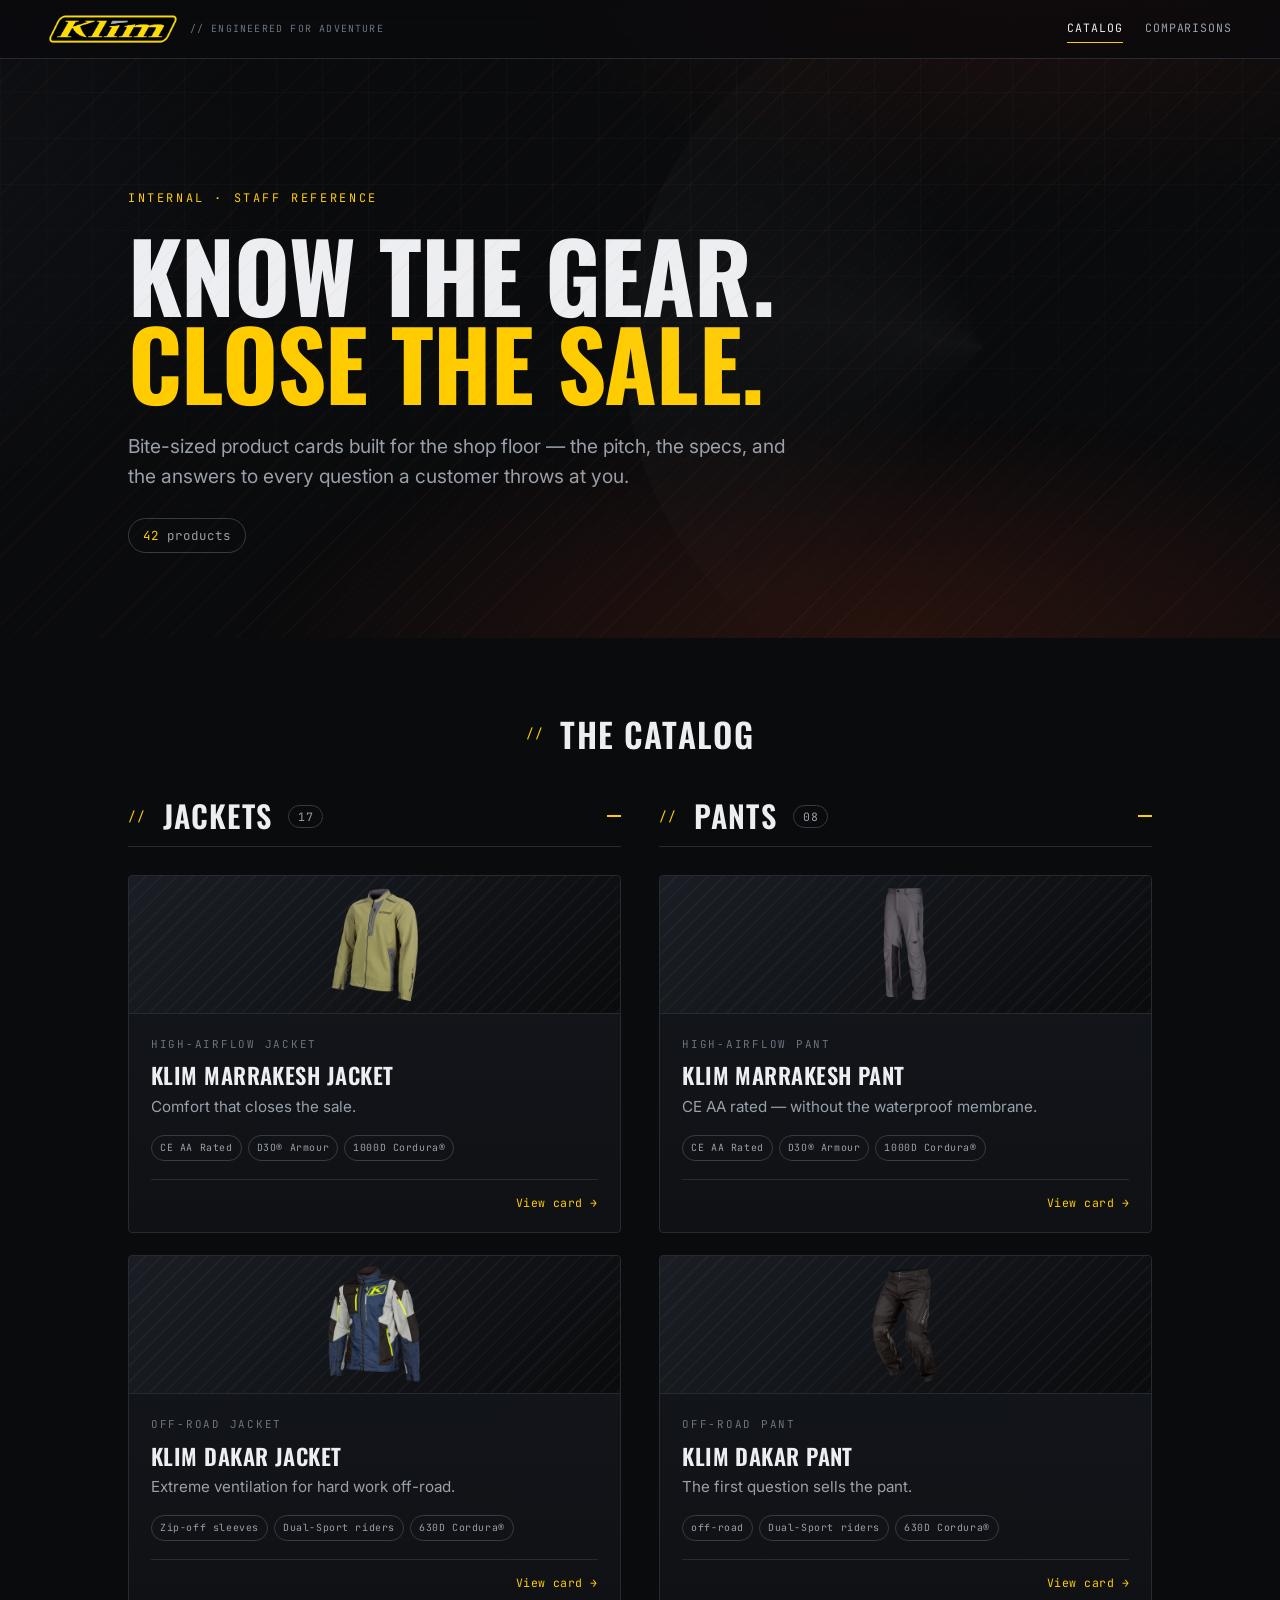
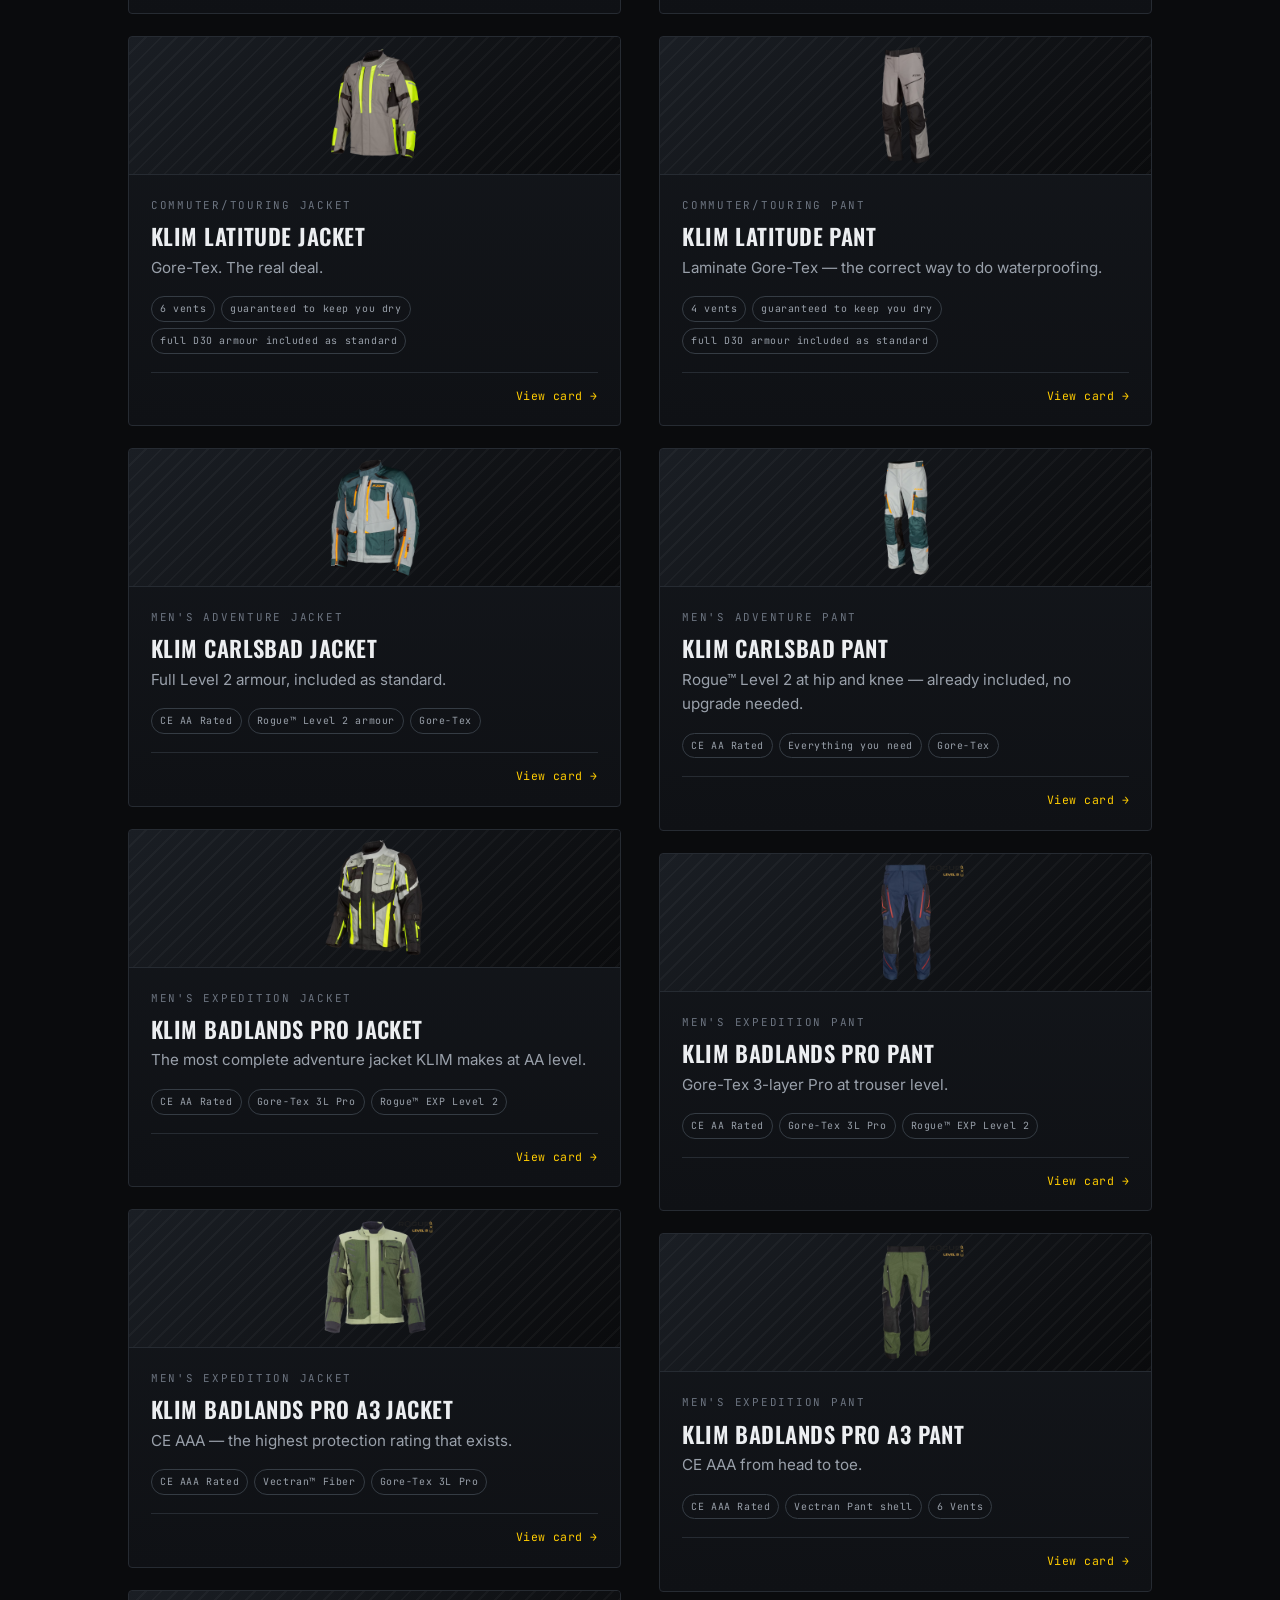
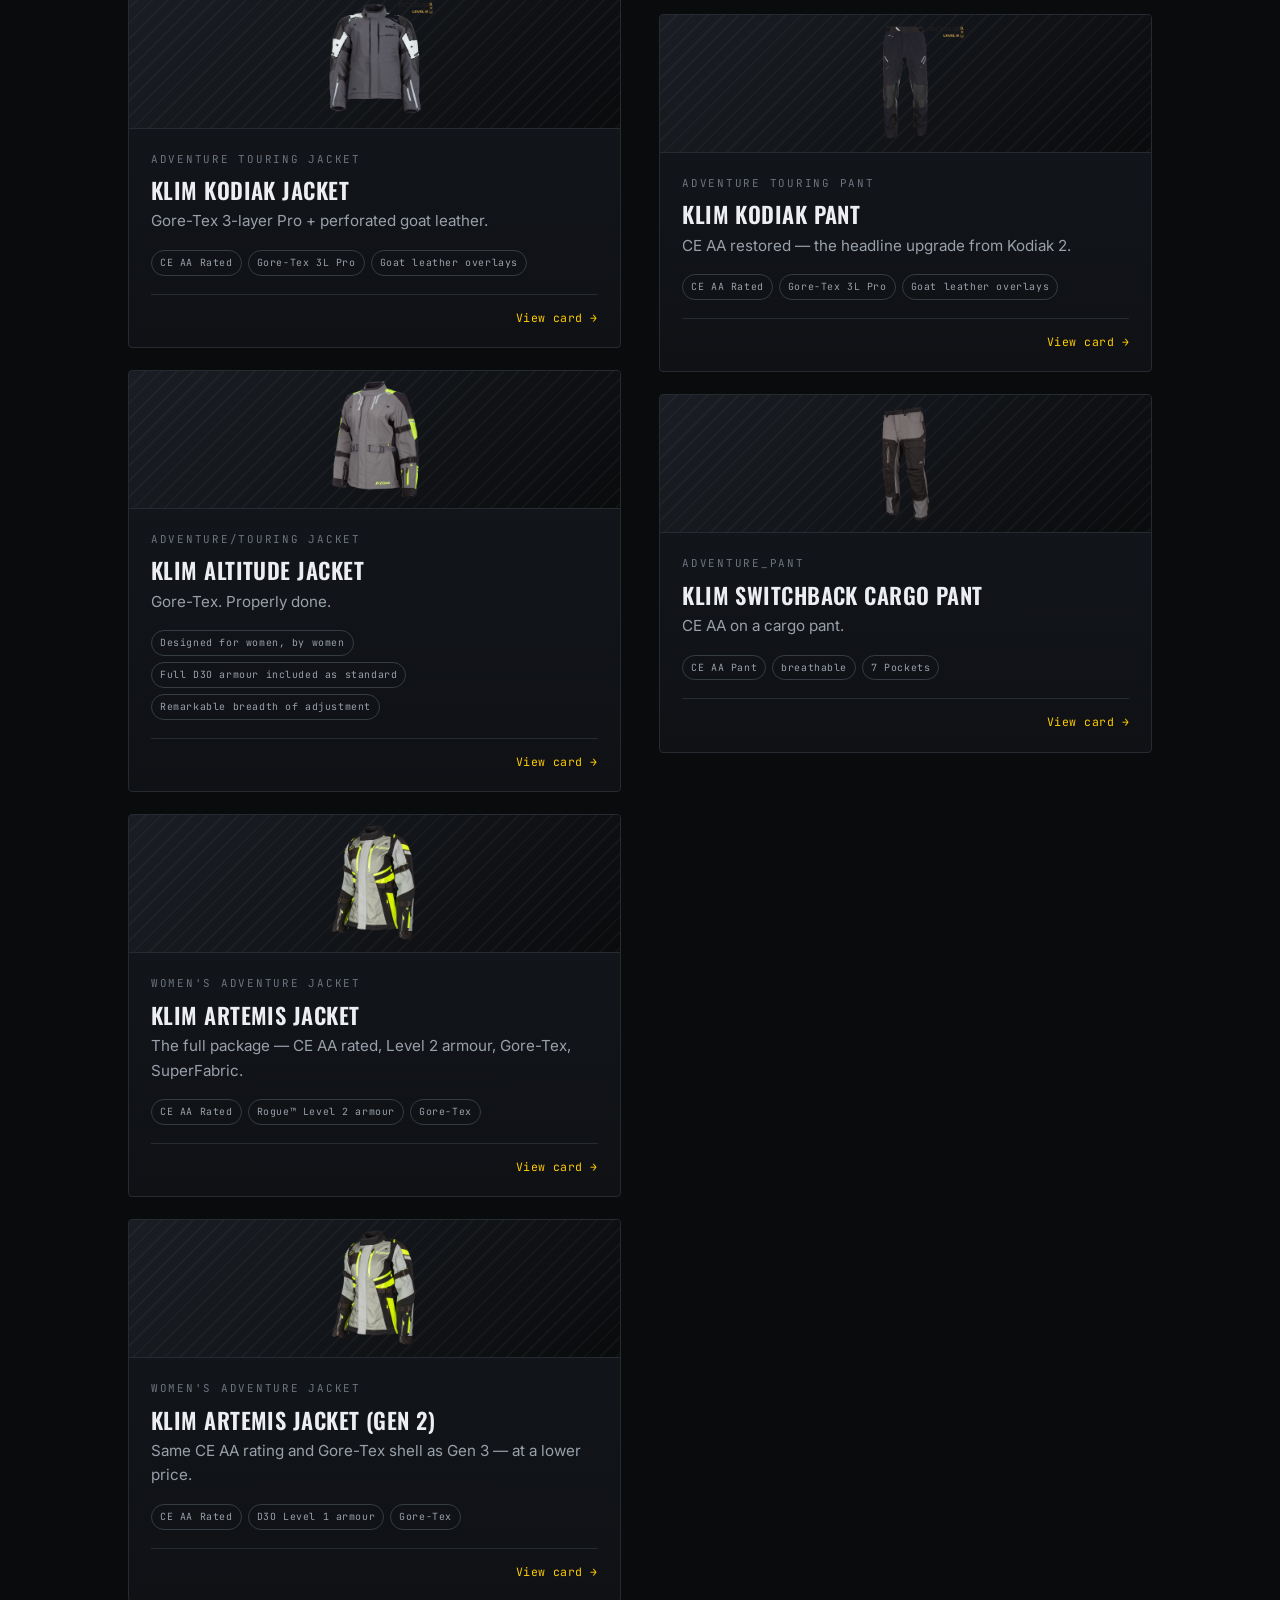
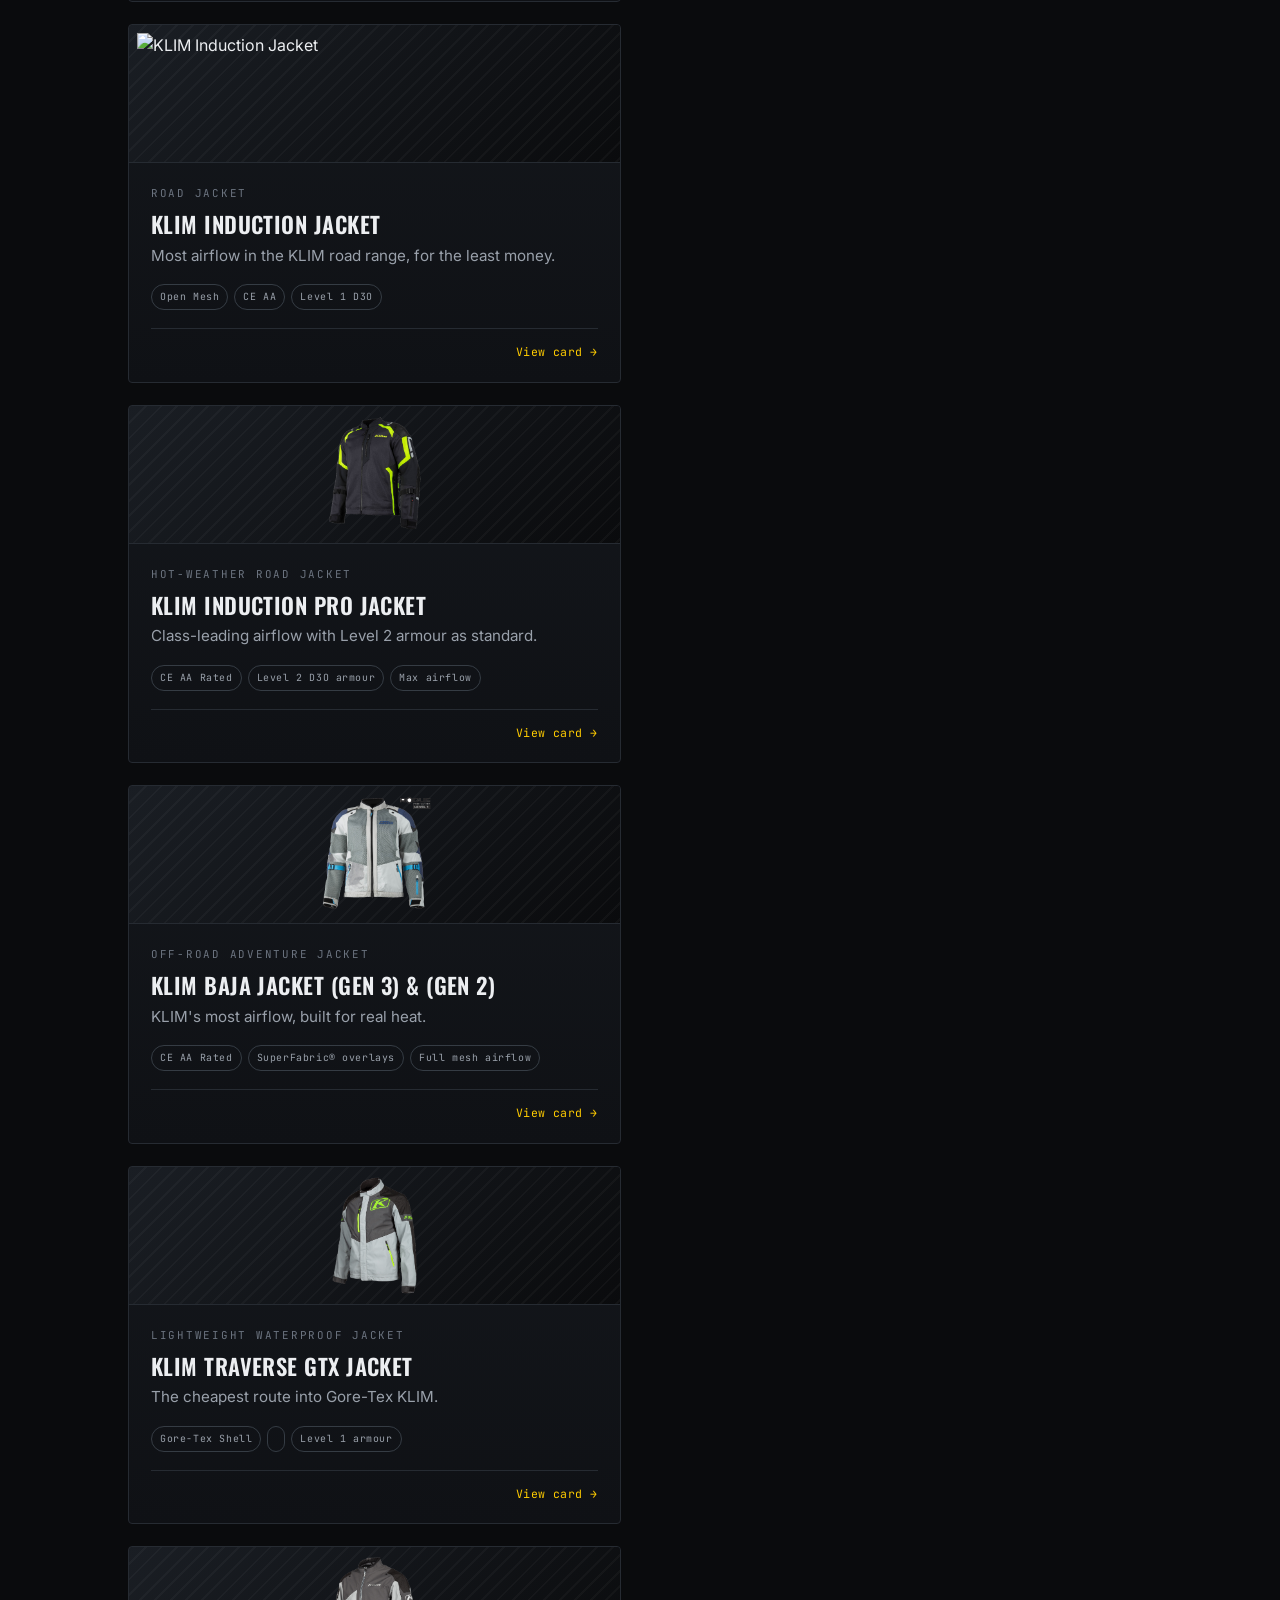
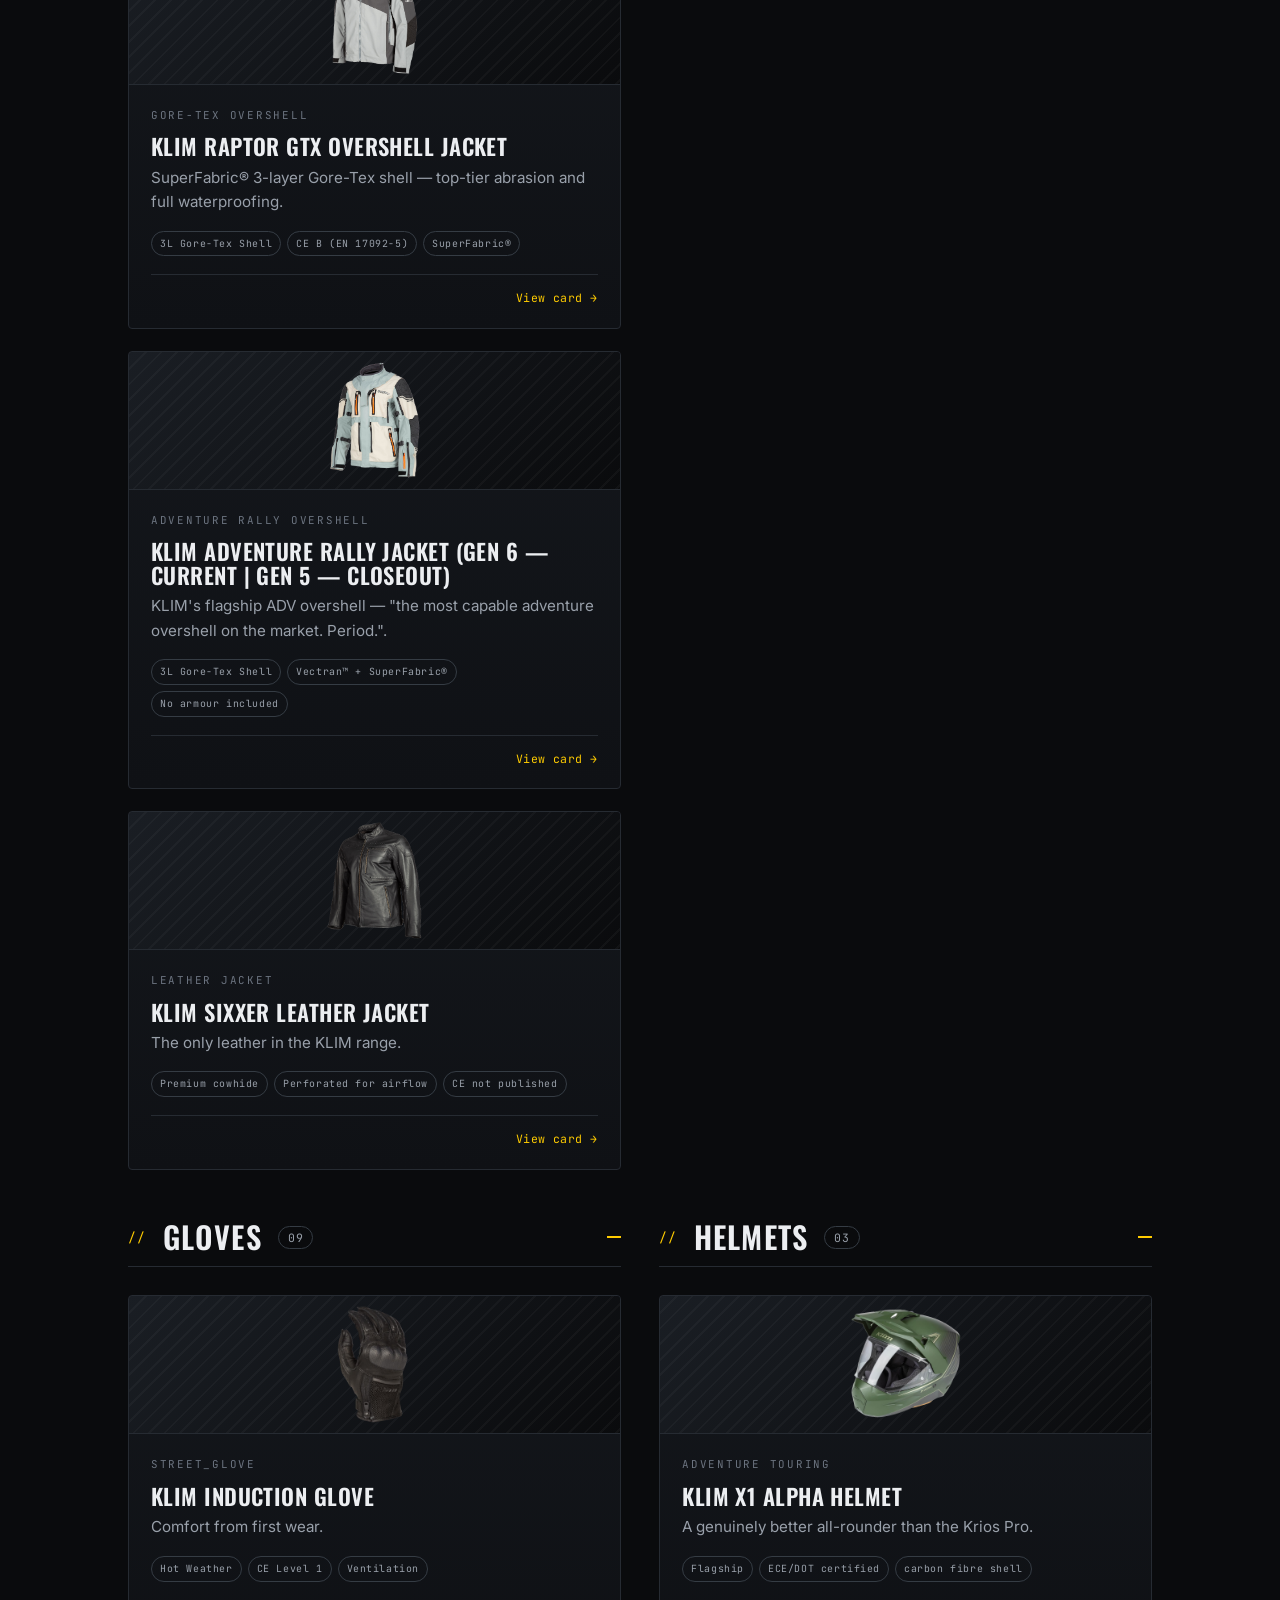
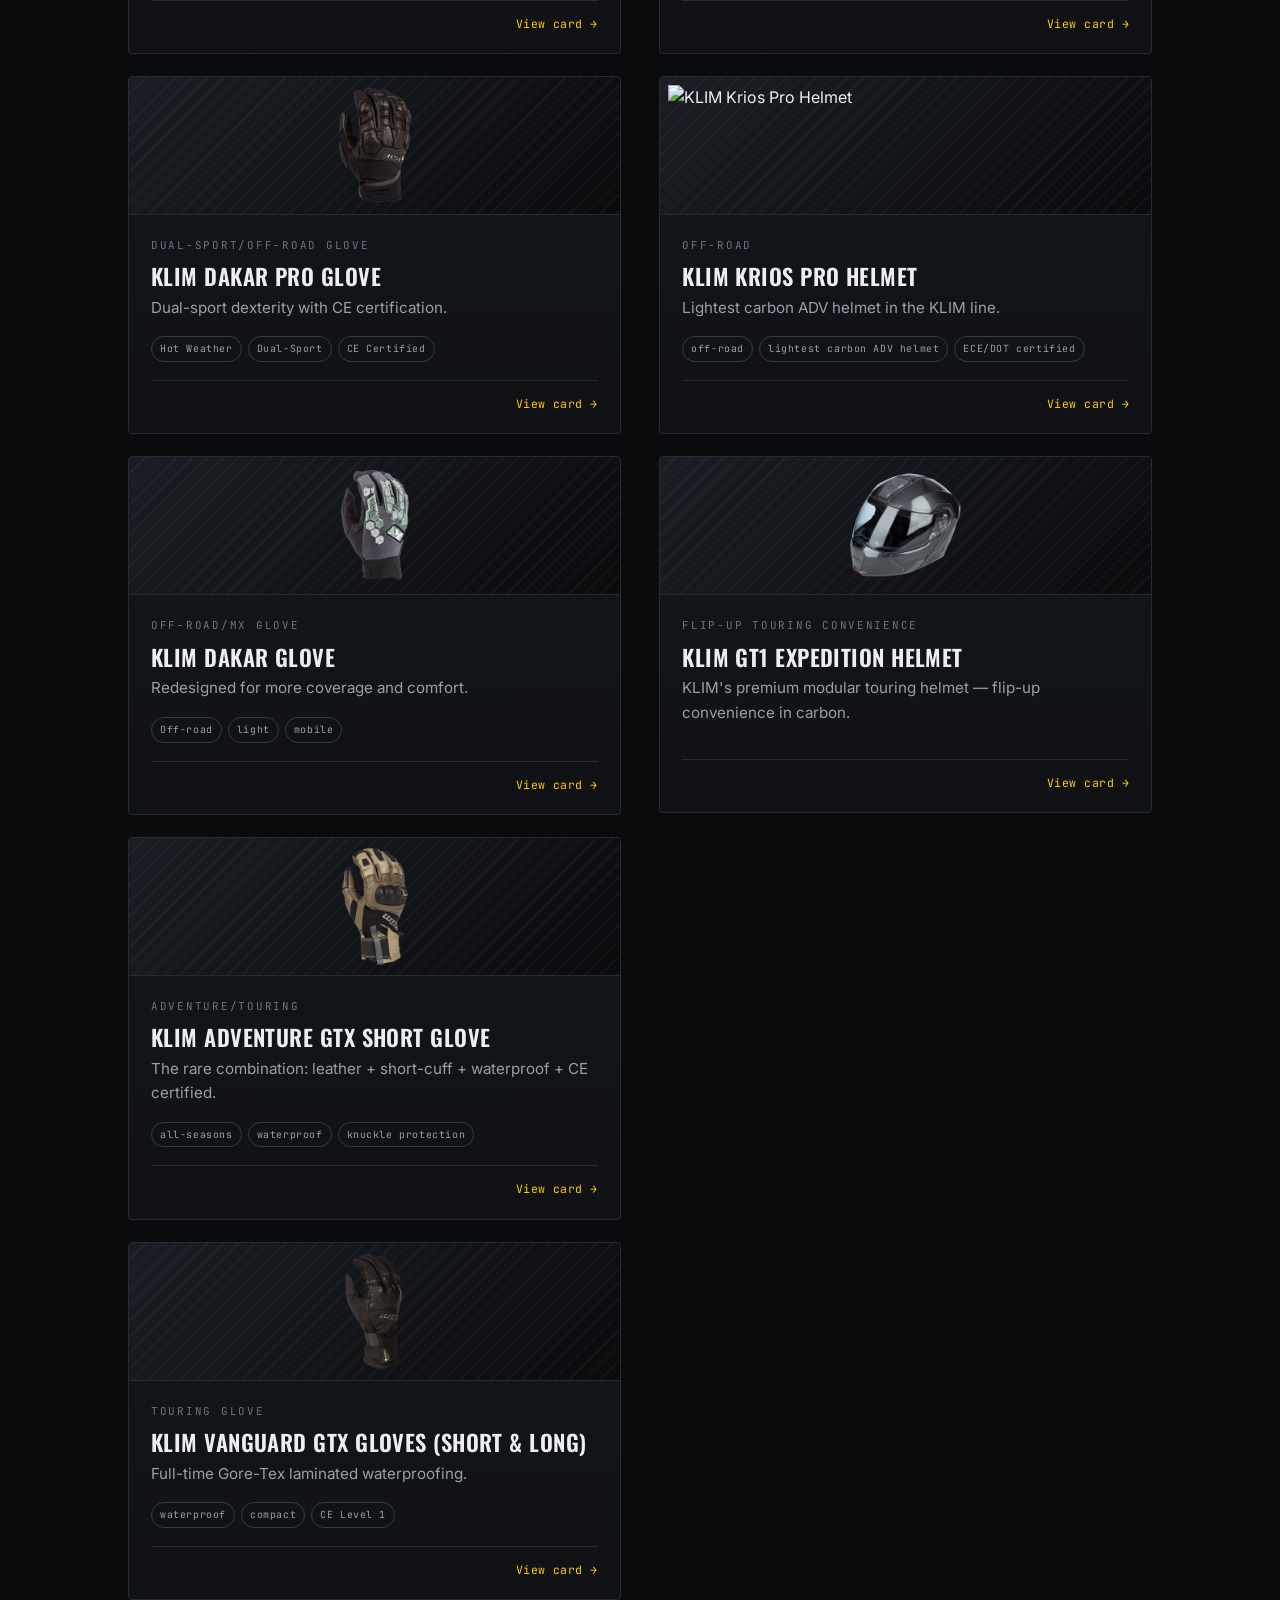
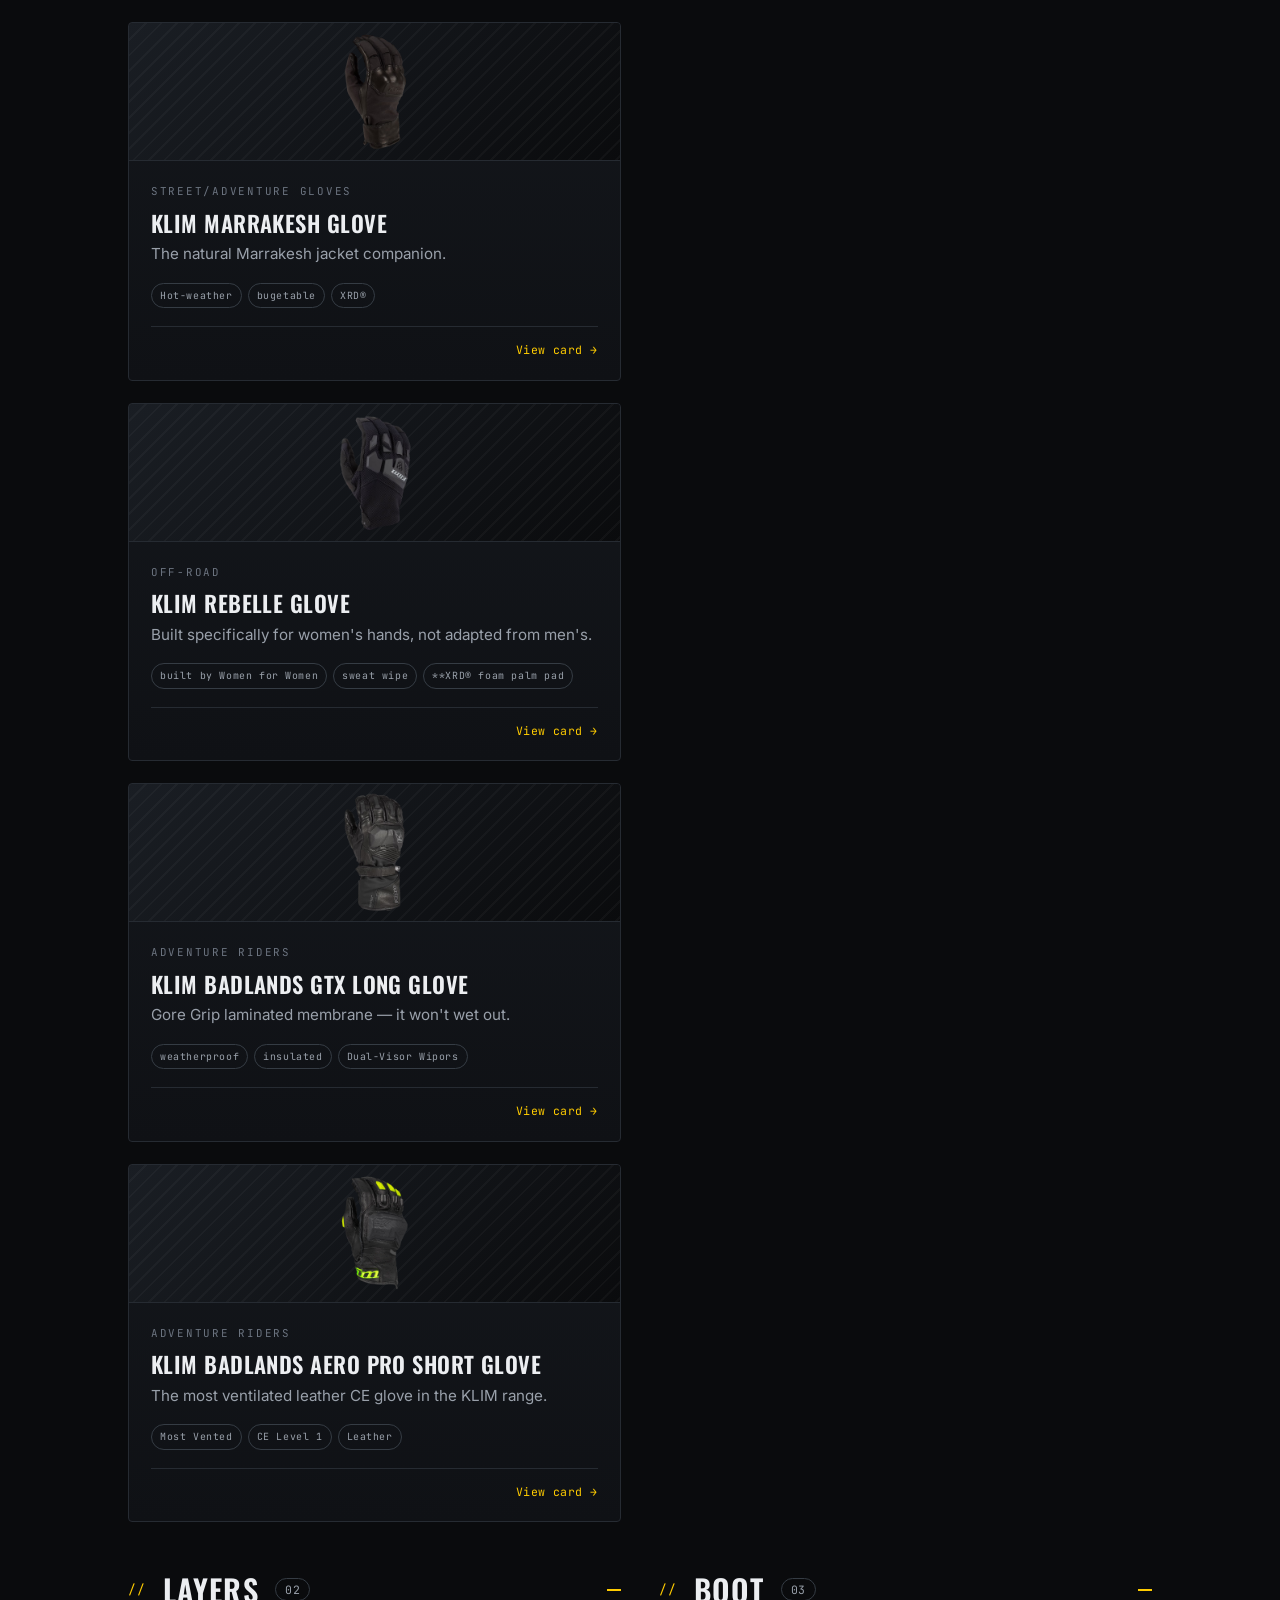
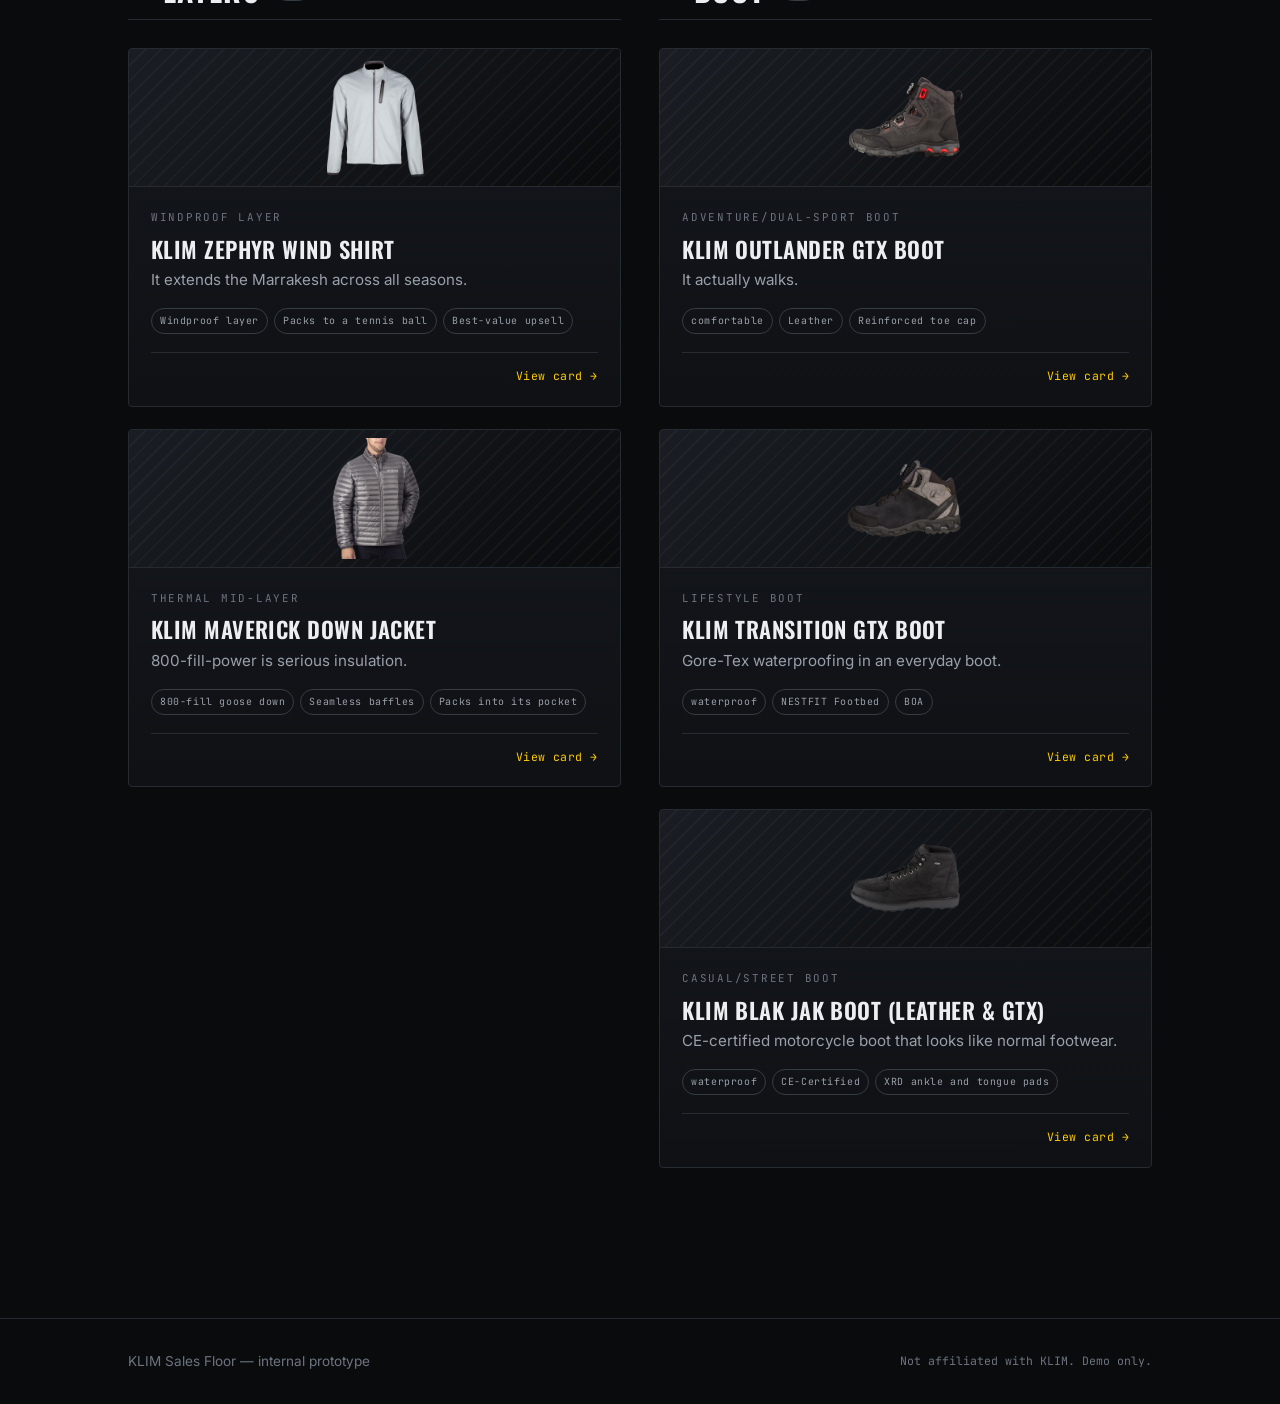
==== commit f23de2bd: "Fix: Changed the index file name to index.html, used the official KLIM logo on the home page, remove" ====
--- a/index.html
+++ b/index.html
@@ -12,12 +12,12 @@
 </head>
 <body class="page-index">
   <header class="topbar">
-    <a class="brand" href="index_multifile.html">
-      <span class="brand-mark">KLIM</span>
-      <span class="brand-sub">// SALES FLOOR</span>
+    <a class="brand" href="index.html">
+      <img class="klim-logo-img" src="assets/img/Klim_Logo.png" alt="KLIM" />
+      <span class="klim-logo-sub">// ENGINEERED FOR ADVENTURE</span>
     </a>
     <nav class="topbar-nav" aria-label="Primary">
-      <a class="topbar-link active" href="index_multifile.html" aria-current="page">Catalog</a>
+      <a class="topbar-link active" href="index.html" aria-current="page">Catalog</a>
       <a class="topbar-link" href="comparisons.html">Comparisons</a>
     </nav>
   </header>
--- a/assets/css/styles.css
+++ b/assets/css/styles.css
@@ -21,6 +21,7 @@
   --body: 'Inter', -apple-system, BlinkMacSystemFont, 'Segoe UI', Roboto, sans-serif;
   --mono: 'JetBrains Mono', ui-monospace, 'SFMono-Regular', Menlo, Consolas, monospace;
 
+  --topbar-h: 59px;             /* sticky header height, per breakpoint */
   --maxw: 1120px;
   --r: 4px;
   --ease: cubic-bezier(.22, .61, .36, 1);
@@ -85,7 +86,10 @@
   backdrop-filter: blur(12px) saturate(140%);
   border-bottom: 1px solid var(--line);
 }
-.brand { display: flex; align-items: baseline; gap: 8px; }
+.brand { display: flex; align-items: center; gap: 12px; }
+/* the real KLIM wordmark, used in the header of every page */
+.klim-logo-img { height: 30px; width: auto; display: block; }
+.klim-logo-sub { font-family: var(--mono); font-size: .62rem; color: var(--muted-2); letter-spacing: .12em; }
 .brand-mark {
   font-family: var(--display); font-weight: 700; letter-spacing: .18em;
   font-size: 1.05rem; text-transform: uppercase;
@@ -475,7 +479,16 @@
   .quote-grid { columns: 1; }
 }
 @media (max-width: 620px) {
+  :root { --topbar-h: 45px; }
   body { font-size: 15px; }
+  /* the wordmark alone — the strapline has no room next to the nav */
+  .topbar { padding: 10px 16px; gap: 12px; }
+  .klim-logo-img { height: 24px; }
+  .klim-logo-sub { display: none; }
+  .topbar-nav { gap: 14px; }
+  .topbar-link { font-size: .66rem; letter-spacing: .05em; }
+  .topbar--product .back-link { font-size: .66rem; }
+  .container { padding: 0 16px; }
   .spec { grid-template-columns: 1fr; gap: 4px; }
   .spec-k { color: var(--accent); }
   .topbar-tag { display: none; }
@@ -514,10 +527,6 @@
 .topbar-link:hover { color: var(--accent); }
 .topbar-link.active { color: var(--text); border-bottom-color: var(--accent); }
 
-.page-comparisons .brand { align-items: center; gap: 12px; }
-.klim-logo-img { height: 30px; width: auto; display: block; }
-.klim-logo-sub { font-family: var(--mono); font-size: .62rem; color: var(--muted-2); letter-spacing: .12em; }
-
 /* ---- hero ------------------------------------------------------------ */
 .cmpc-hero { position: relative; padding: clamp(56px, 9vw, 104px) 0 clamp(28px, 4vw, 48px); }
 .cmpc-title {
@@ -670,8 +679,96 @@
 .cmpc-leg-item { display: inline-flex; align-items: center; gap: 6px; }
 .cmpc-leg-desc { color: #c8c6c0; font-size: .8rem; }
 
-@media (max-width: 820px) {
-  .cmpc-layout { grid-template-columns: 1fr; }
+/* ---- column picker --------------------------------------------------- */
+/* Hidden on wide screens (the full sheet fits). On phones/small tablets it
+   drives which product columns the table renders — sixteen columns squeezed
+   into 375px is unreadable, two or three side by side is not. */
+.cmpc-picker { display: none; margin: 0 0 14px; }
+.cmpc-picker-head { display: flex; align-items: center; gap: 10px; margin-bottom: 10px; }
+.cmpc-picker-title {
+  font-family: var(--mono); font-size: .66rem; letter-spacing: .12em;
+  text-transform: uppercase; color: var(--muted-2);
+}
+.cmpc-picker-count { font-family: var(--mono); font-size: .66rem; color: var(--muted-2); }
+.cmpc-picker-count b { color: var(--accent); }
+.cmpc-picker-toggle {
+  margin-left: auto; background: transparent; border: 1px solid var(--line-2);
+  border-radius: 999px; padding: 6px 13px; cursor: pointer;
+  font-family: var(--mono); font-size: .66rem; letter-spacing: .06em;
+  text-transform: uppercase; color: var(--muted);
+  transition: color .2s var(--ease), border-color .2s var(--ease);
+}
+.cmpc-picker-toggle:hover { color: var(--accent); border-color: var(--accent); }
+
+.cmpc-picker-chips { display: flex; flex-wrap: wrap; gap: 6px; }
+.cmpc-chip {
+  display: inline-flex; align-items: center; gap: 7px;
+  padding: 8px 12px; min-height: 38px;
+  background: var(--panel); border: 1px solid var(--line); border-radius: 999px;
+  cursor: pointer; color: var(--muted);
+  font-family: var(--body); font-size: .8rem; line-height: 1.1; text-align: left;
+  transition: background .2s var(--ease), color .2s var(--ease), border-color .2s var(--ease);
+}
+.cmpc-chip:hover { border-color: var(--line-2); color: var(--text); }
+.cmpc-chip-num { font-family: var(--mono); font-size: .62rem; color: var(--muted-2); }
+.cmpc-chip-sub { color: var(--muted-2); font-size: .72em; }
+.cmpc-chip.is-on { background: var(--accent); border-color: var(--accent); color: #171717; }
+.cmpc-chip.is-on .cmpc-chip-num,
+.cmpc-chip.is-on .cmpc-chip-sub { color: #6b5200; }
+
+/* columns switched off by the picker */
+.cmpc-table .is-col-off { display: none; }
+
+/* stack the tab rail above the table before the sheet itself goes compact */
+@media (max-width: 900px) {
+  /* minmax(0,…) — a bare 1fr track would stretch to the table's min-content
+     width and push the whole page sideways instead of letting it scroll */
+  .cmpc-layout { grid-template-columns: minmax(0, 1fr); }
+  .cmpc-panels, .cmpc-panel { min-width: 0; }
   .cmpc-tabs { position: static; flex-direction: row; flex-wrap: wrap; }
   .cmpc-tab { flex: 1 1 160px; border-bottom: 0; border-right: 1px solid var(--line); }
 }
+
+/* the compact, pickable sheet — phones through small laptops */
+@media (max-width: 1200px) {
+  .cmpc-panels, .cmpc-panel { min-width: 0; }
+  .cmpc-picker { display: block; }
+
+  /* `overflow: visible` while the table fits, so the product header row can
+     stick to the page scroll; JS adds .is-scroll only when it overflows. */
+  .cmpc-tablewrap { overflow: visible; }
+  .cmpc-tablewrap.is-scroll { overflow-x: auto; -webkit-overflow-scrolling: touch; }
+
+  /* separate borders: Chrome won't honour sticky cells under border-collapse */
+  .cmpc-table {
+    table-layout: auto; border-collapse: separate; border-spacing: 0;
+    font-size: .84rem;
+  }
+  .cmpc-table thead th { padding: 12px 6px; }
+
+  .cmpc-corner, .cmpc-rowlabel {
+    width: 108px; min-width: 108px;
+    position: sticky; left: 0; z-index: 2;
+  }
+  .cmpc-cell { min-width: 108px; padding: 11px 8px; }
+
+  .cmpc-colimg { height: 58px; margin-bottom: 9px; }
+  .cmpc-colname { font-size: .92rem; }
+  .cmpc-colsub { font-size: .7rem; }
+  .cmpc-cell.type-text { font-size: .78rem; }
+  .cmpc-note, .cmpc-vlabel { font-size: .72rem; }
+  .cmpc-sec td { padding: 8px 12px; }
+
+  /* the full-width section bar has no row-label cell of its own, so pin its
+     text instead — otherwise it scrolls out of sight and the bar reads blank */
+  .is-scroll .cmpc-sec-label { position: sticky; left: 0; display: inline-block; }
+
+  .cmpc-tablewrap:not(.is-scroll) .cmpc-table thead th { position: sticky; top: var(--topbar-h); z-index: 3; }
+  .cmpc-tablewrap:not(.is-scroll) .cmpc-corner { z-index: 4; }
+}
+
+@media (max-width: 420px) {
+  .cmpc-corner, .cmpc-rowlabel { width: 92px; min-width: 92px; padding: 9px 8px; }
+  .cmpc-cell { min-width: 96px; padding: 10px 6px; }
+  .cmpc-legend { gap: 10px 14px; }
+}
